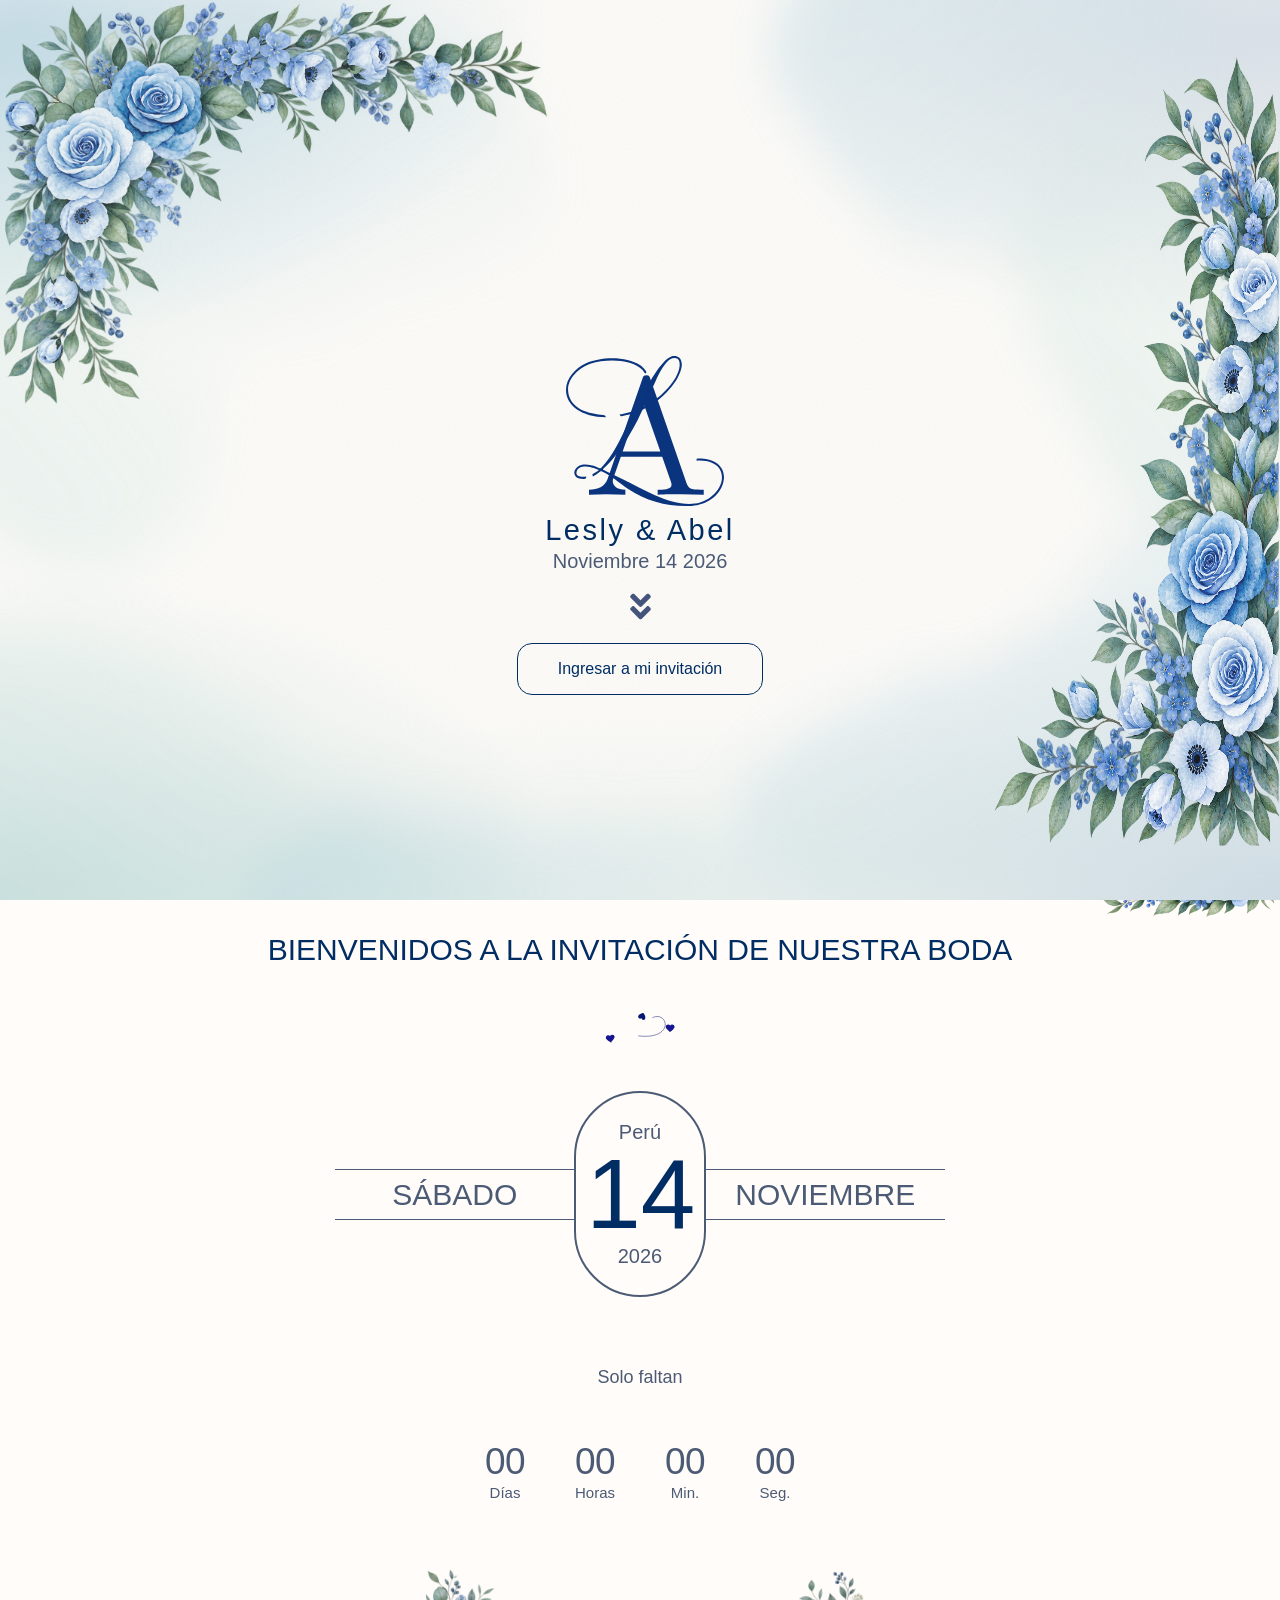
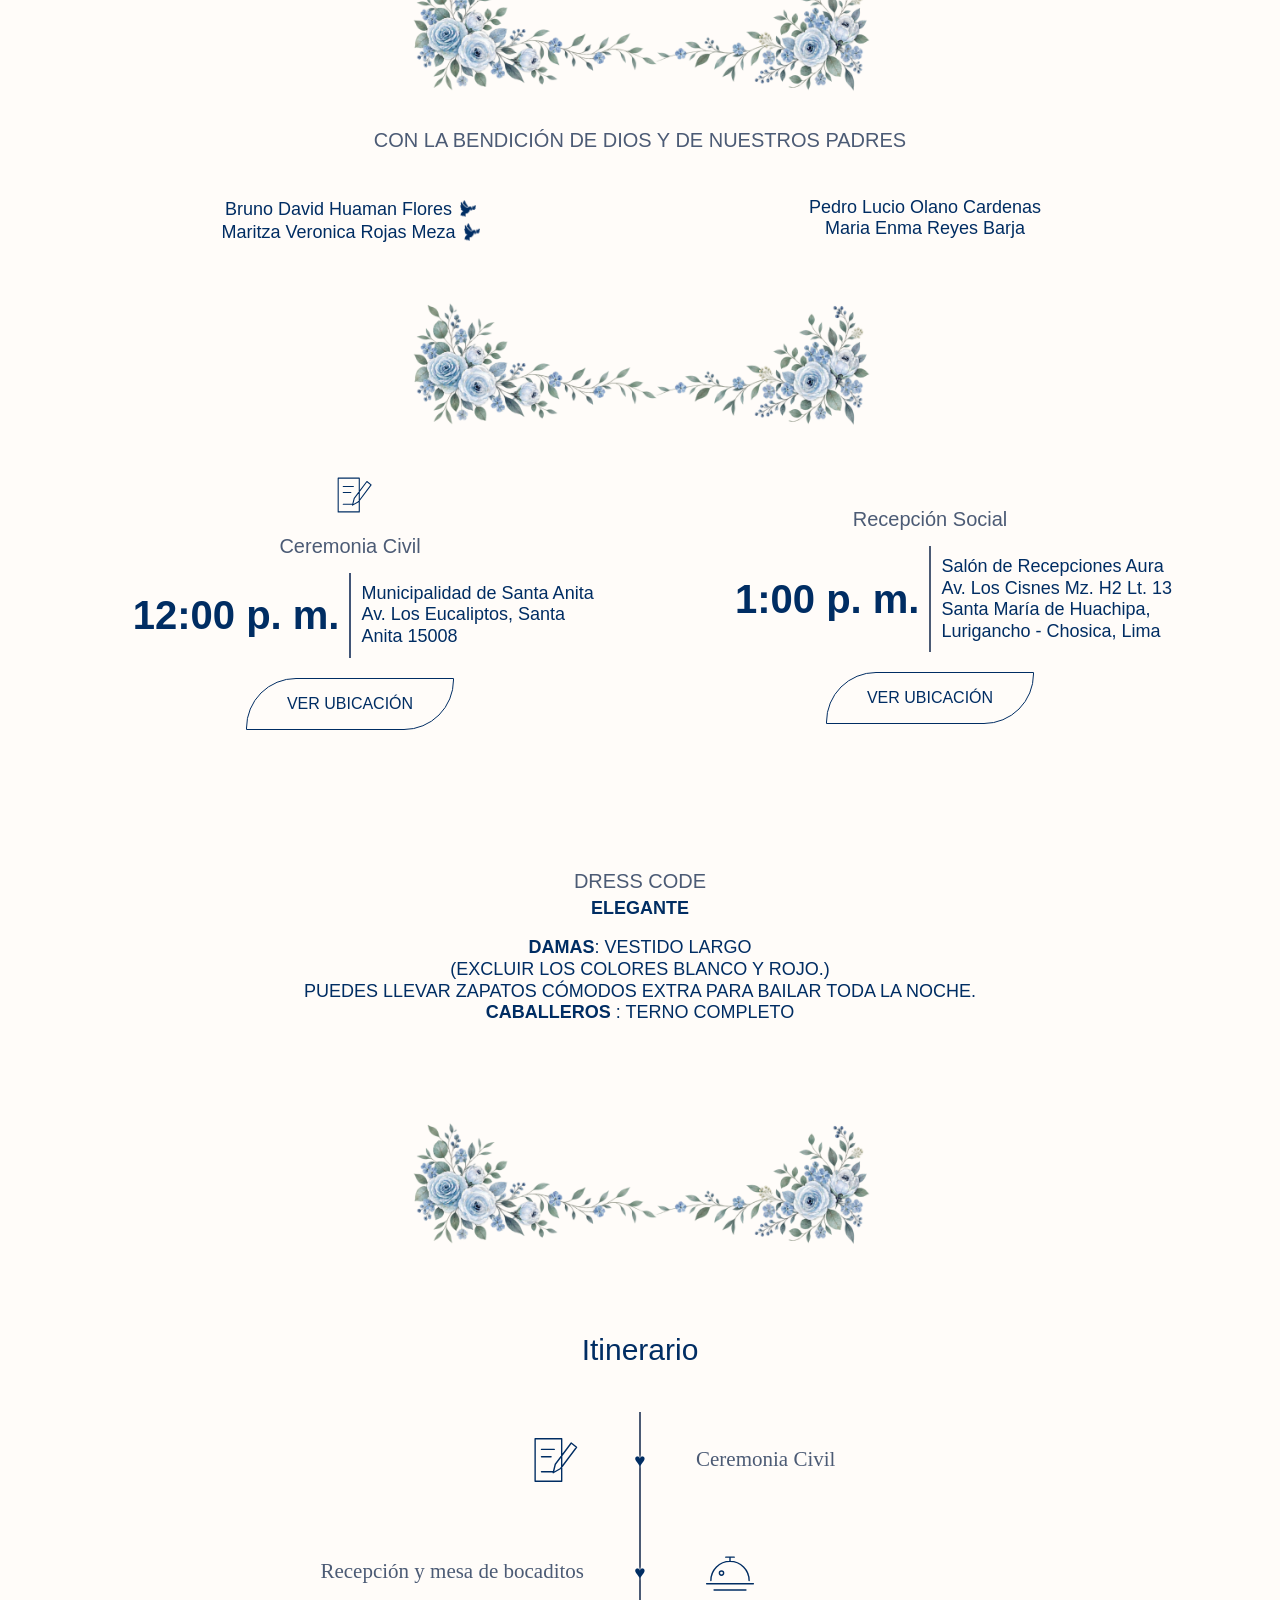
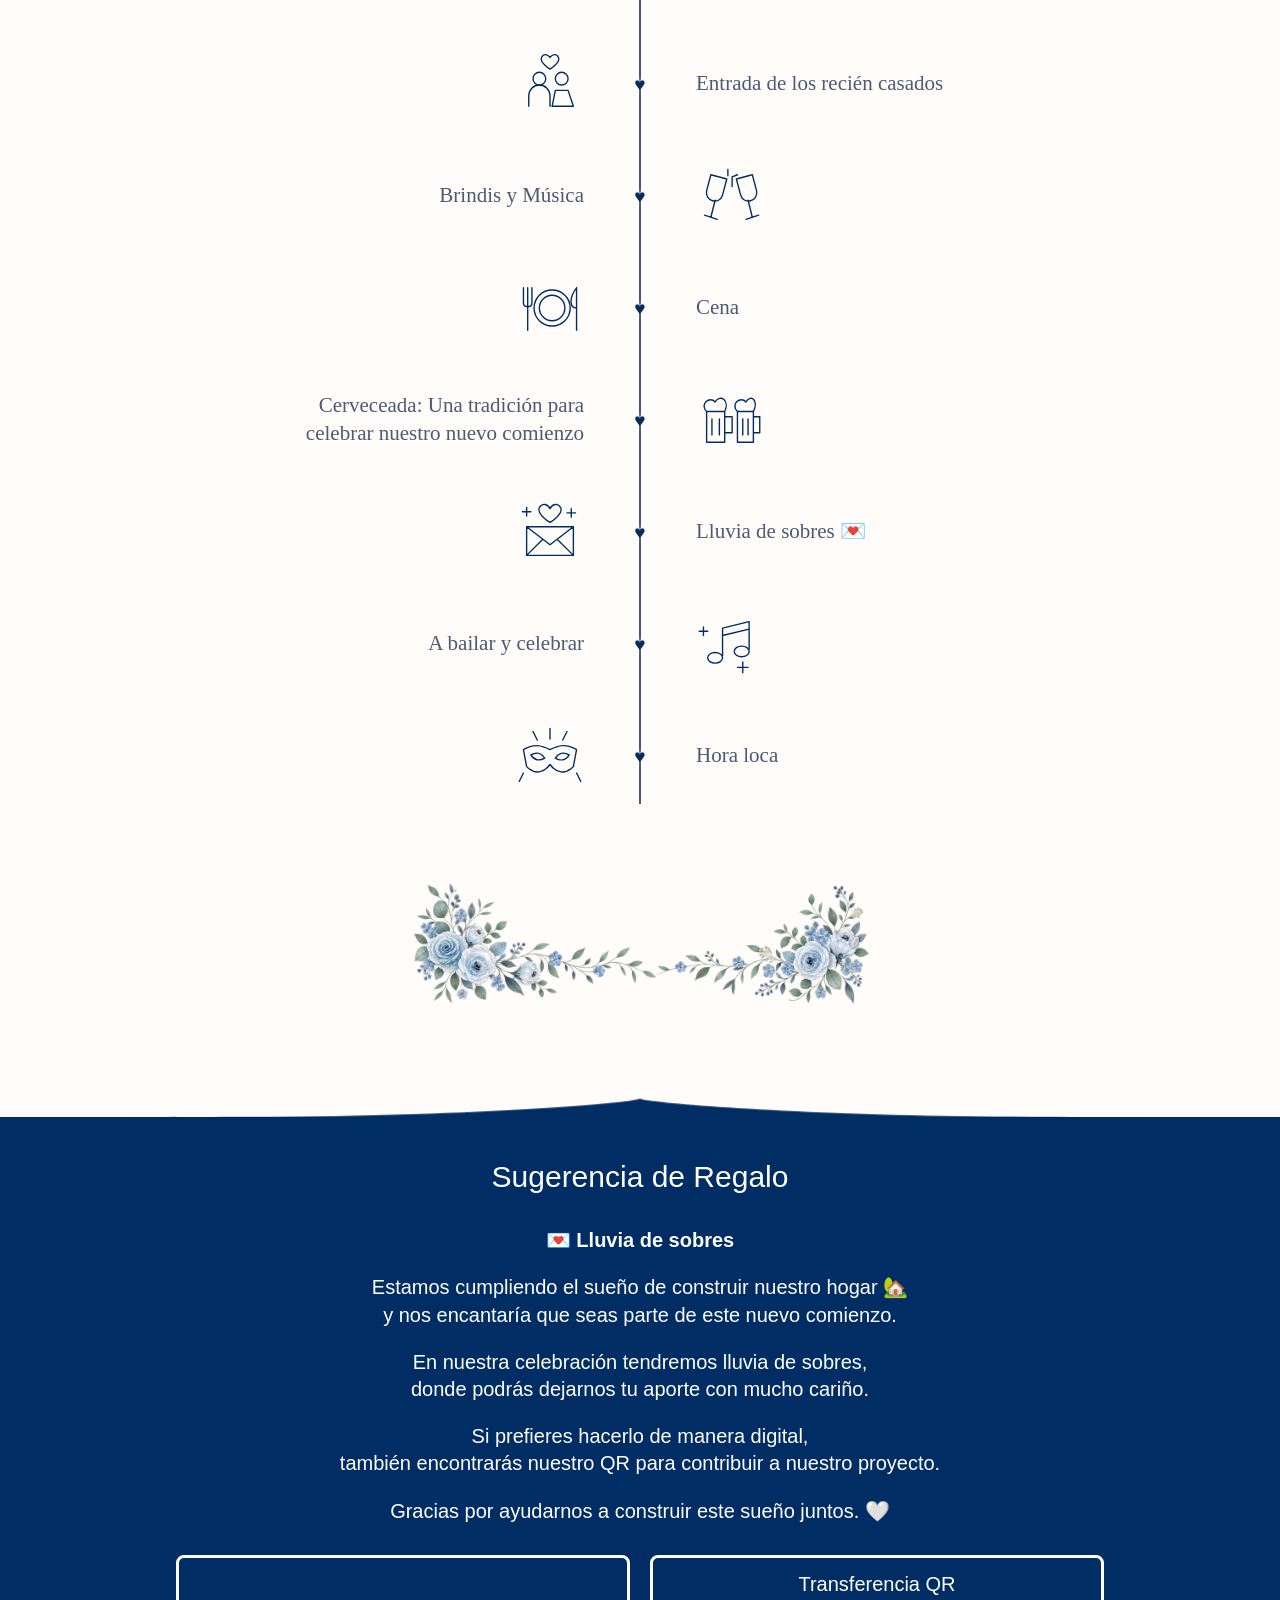
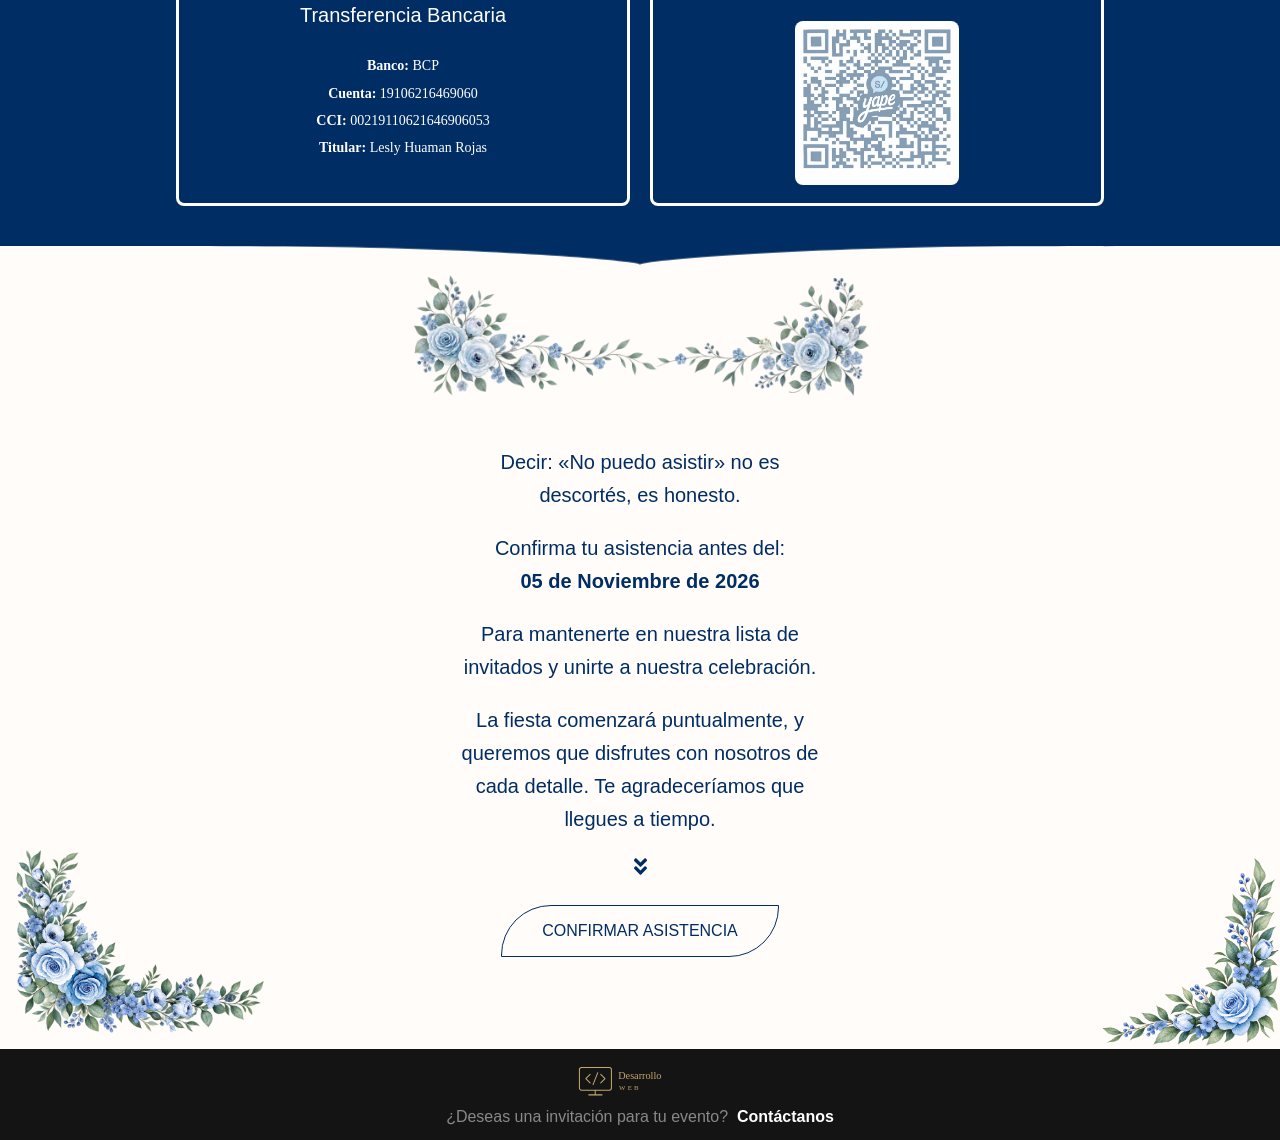
==== invitacionboda/index.html @ 50a0541d "boda" ====
<!doctype html>
<html lang="es">
  <head>
    <meta charset="utf-8" />
    <meta name="viewport" content="width=device-width,initial-scale=1" />
    <title>Lesly &amp; Abel — Invitación de boda</title>
    <meta name="description" content="Invitación de boda de Leslie y Abel" />
    <meta name="robots" content="noindex, nofollow" />
    <meta property="og:type" content="website" />
    <meta property="og:title" content="Lesly &amp; Abel — Nuestra Boda" />
    <meta property="og:description" content="Con gran alegría te invitamos a celebrar nuestra boda. Ingresa aquí para ver todos los detalles y confirmar tu asistencia." />
    <meta property="og:image" content="https://www.a3el.pe/invitacionboda/assets/florales/emblema-floral-anillos.png" />
    <meta name="twitter:card" content="summary_large_image" />
    <meta name="twitter:title" content="Lesly &amp; Abel — Nuestra Boda" />
    <meta name="twitter:description" content="Con gran alegría te invitamos a celebrar nuestra boda. Ingresa aquí para ver todos los detalles y confirmar tu asistencia." />
    <meta name="twitter:image" content="https://www.a3el.pe/invitacionboda/assets/florales/emblema-floral-anillos.png" />
    <link rel="icon" href="assets/identidad/monograma-la.svg" />
    <link
      rel="stylesheet"
      href="css/siteground-optimizer-combined-css-f6c0a619aeb44335985e71c742c99889.css"
    />
    <link rel="stylesheet" href="css/modelo-original.css" />
    <link rel="stylesheet" href="css/adaptacion.css?v=20261016-8" />
    <script src="js/lottie.min.js" defer></script>
    <script src="js/config.js" defer></script>
    <script src="js/invitacion.js" defer></script>
  </head>
  <body
    class="wp-singular page-template page-template-elementor_canvas page page-id-41237 wp-custom-logo wp-theme-astra eio-default ehf-template-astra ehf-stylesheet-astra ast-desktop ast-page-builder-template ast-no-sidebar astra-4.8.7 ast-single-post ast-mobile-inherit-site-logo ast-replace-site-logo-transparent ast-inherit-site-logo-transparent ast-hfb-header elementor-default elementor-template-canvas elementor-kit-1316 elementor-page elementor-page-41237 e--ua-blink e--ua-chrome e--ua-webkit entrada-cerrada"
  >
    <div
      data-elementor-type="wp-page"
      data-elementor-id="41237"
      class="elementor elementor-41237 elementor-motion-effects-parent"
      data-elementor-post-type="page"
      id="invitacion-original"
    >
      <div
        class="elementor-element elementor-element-9e3a71e e-con-full e-flex e-con e-parent"
        data-id="9e3a71e"
        data-element_type="container"
        data-e-type="container"
        id="contenedor-a-ocultar"
        data-settings='{"background_background":"classic","position":"fixed"}'
        role="dialog"
        aria-modal="true"
        aria-label="Invitación de Lesly y Abel"
      >
        <div
          class="elementor-element elementor-element-1a21fd5 e-con-full e-flex e-con e-child"
          data-id="1a21fd5"
          data-element_type="container"
          data-e-type="container"
          data-settings='{"background_background":"classic"}'
        >
          <div
            class="elementor-element elementor-element-d198f6a e-con-full e-flex e-con e-child"
            data-id="d198f6a"
            data-element_type="container"
            data-e-type="container"
            data-settings='{"animation_mobile":"fadeInUp"}'
          >
            <div
              class="elementor-element elementor-element-8daca28 elementor-widget elementor-widget-spacer"
              data-id="8daca28"
              data-element_type="widget"
              data-e-type="widget"
              data-widget_type="spacer.default"
            >
              <div class="elementor-widget-container">
                <div class="elementor-spacer"><div class="elementor-spacer-inner"></div></div>
              </div>
            </div>
            <div
              class="elementor-element elementor-element-135f9ed e-con-full e-flex e-con e-child"
              data-id="135f9ed"
              data-element_type="container"
              data-e-type="container"
              data-settings='{"animation_mobile":"fadeInUp"}'
            >
              <div
                class="elementor-element elementor-element-a31a328 elementor-widget elementor-widget-spacer"
                data-id="a31a328"
                data-element_type="widget"
                data-e-type="widget"
                data-widget_type="spacer.default"
              >
                <div class="elementor-widget-container">
                  <div class="elementor-spacer"><div class="elementor-spacer-inner"></div></div>
                </div>
              </div>
              <div
                class="elementor-element elementor-element-2fff75f elementor-widget elementor-widget-image"
                data-id="2fff75f"
                data-element_type="widget"
                data-e-type="widget"
                data-widget_type="image.default"
              >
                <div class="elementor-widget-container">
                  <img
                    fetchpriority="high"
                    decoding="async"
                    src="assets/identidad/monograma-la.svg"
                    class="attachment-large size-large wp-image-41727"
                    alt="Monograma de Leslie y Abel: L y A entrelazadas"
                  />
                </div>
              </div>
              <div
                class="elementor-element elementor-element-582bfb6 elementor-widget-mobile__width-inherit elementor-widget elementor-widget-text-editor"
                data-id="582bfb6"
                data-element_type="widget"
                data-e-type="widget"
                data-widget_type="text-editor.default"
              >
                <div class="elementor-widget-container">
                  <div
                    id="comp-luetk4fh3"
                    class="HcOXKn c9GqVL QxJLC3 comp-luetk4fh3 wixui-rich-text"
                    style="text-align: center"
                    data-testid="richTextElement"
                  >
                    Lesly &amp; Abel
                  </div>
                </div>
              </div>
              <div
                class="elementor-element elementor-element-cf14289 elementor-widget elementor-widget-text-editor animated fadeInUp"
                data-id="cf14289"
                data-element_type="widget"
                data-e-type="widget"
                data-settings='{"_animation":"fadeInUp"}'
                data-widget_type="text-editor.default"
              >
                <div class="elementor-widget-container"><p>Noviembre  14  2026</p></div>
              </div>
              <div
                class="elementor-element elementor-element-da2ca47 elementor-widget elementor-widget-html"
                data-id="da2ca47"
                data-element_type="widget"
                data-e-type="widget"
                data-widget_type="html.default"
              >
                <div class="elementor-widget-container">
                  <!-- Botón para ocultar el contenedor y reproducir la canción -->
                  <!-- Contenedor que será ocultado -->
                  <!-- Código JavaScript para ocultar el contenedor, reproducir la canción y activar pantalla completa -->
                </div>
              </div>
              <div
                class="elementor-element elementor-element-732652b elementor-view-default elementor-widget elementor-widget-icon"
                data-id="732652b"
                data-element_type="widget"
                data-e-type="widget"
                data-widget_type="icon.default"
              >
                <div class="elementor-widget-container">
                  <div class="elementor-icon-wrapper">
                    <div class="elementor-icon">
                      <svg
                        aria-hidden="true"
                        class="e-font-icon-svg e-fas-angle-double-down"
                        xmlns="http://www.w3.org/2000/svg"
                        viewBox="0 0 320 512"
                      >
                        <path
                          d="M143 256.3L7 120.3c-9.4-9.4-9.4-24.6 0-33.9l22.6-22.6c9.4-9.4 24.6-9.4 33.9 0l96.4 96.4 96.4-96.4c9.4-9.4 24.6-9.4 33.9 0L313 86.3c9.4 9.4 9.4 24.6 0 33.9l-136 136c-9.4 9.5-24.6 9.5-34 .1zm34 192l136-136c9.4-9.4 9.4-24.6 0-33.9l-22.6-22.6c-9.4-9.4-24.6-9.4-33.9 0L160 352.1l-96.4-96.4c-9.4-9.4-24.6-9.4-33.9 0L7 278.3c-9.4 9.4-9.4 24.6 0 33.9l136 136c9.4 9.5 24.6 9.5 34 .1z"
                        ></path>
                      </svg>
                    </div>
                  </div>
                </div>
              </div>
              <div
                class="elementor-element elementor-element-cc1276c elementor-align-center elementor-mobile-align-center elementor-widget elementor-widget-button"
                data-id="cc1276c"
                data-element_type="widget"
                data-e-type="widget"
                data-settings='{"_animation_mobile":"fadeInUp"}'
                data-widget_type="button.default"
              >
                <div class="elementor-widget-container">
                  <div class="elementor-button-wrapper">
                    <a
                      class="elementor-button elementor-button-link elementor-size-sm"
                      href="#cabecera"
                      id="boton-ocultar"
                      rel="noopener noreferrer"
                    >
                      <span class="elementor-button-content-wrapper">
                        <span class="elementor-button-text">Ingresar a mi invitación</span>
                      </span>
                    </a>
                  </div>
                </div>
              </div>
            </div>
          </div>
        </div>
      </div>
      <div
        class="elementor-element elementor-element-4d38058 e-flex e-con-boxed e-con e-parent elementor-motion-effects-element elementor-motion-effects-element-type-background"
        data-id="4d38058"
        data-element_type="container"
        data-e-type="container"
        data-settings='{"background_background":"classic","background_motion_fx_motion_fx_scrolling":"yes","background_motion_fx_translateY_effect":"yes","background_motion_fx_translateY_speed":{"unit":"px","size":7.4000000000000003552713678800500929355621337890625,"sizes":[]},"position":"fixed","background_motion_fx_translateY_affectedRange":{"unit":"%","size":"","sizes":{"start":0,"end":100}},"background_motion_fx_devices":["desktop","tablet","mobile"]}'
        style="--e-transform-transition-duration: 100ms"
      >
        <div class="elementor-motion-effects-container">
          <div
            class="elementor-motion-effects-layer"
            style="
              width: 100%;
              height: 174%;
              --translateY: -80.10485690000002px;
              transform: translateY(var(--translateY));
            "
          ></div>
        </div>
        <div class="e-con-inner">
          <div
            class="elementor-element elementor-element-d9165ec elementor-widget elementor-widget-menu-anchor"
            data-id="d9165ec"
            data-element_type="widget"
            data-e-type="widget"
            data-widget_type="menu-anchor.default"
          >
            <div class="elementor-widget-container">
              <div class="elementor-menu-anchor" id="cabecera"></div>
            </div>
          </div>
        </div>
      </div>
      <div
        class="elementor-element elementor-element-884db54 e-con-full e-flex e-con e-parent"
        data-id="884db54"
        data-element_type="container"
        data-e-type="container"
        data-settings='{"background_background":"classic"}'
      >
        <div
          class="elementor-element elementor-element-99448a4 e-flex e-con-boxed e-con e-child"
          data-id="99448a4"
          data-element_type="container"
          data-e-type="container"
          data-settings='{"background_background":"gradient"}'
        >
          <div class="e-con-inner">
            <div
              class="elementor-element elementor-element-e0682d1 e-con-full e-flex e-con e-child"
              data-id="e0682d1"
              data-element_type="container"
              data-e-type="container"
              data-settings='{"background_background":"classic"}'
            >
              <div
                class="elementor-element elementor-element-036a2b9 elementor-widget elementor-widget-spacer"
                data-id="036a2b9"
                data-element_type="widget"
                data-e-type="widget"
                data-widget_type="spacer.default"
              >
                <div class="elementor-widget-container">
                  <div class="elementor-spacer"><div class="elementor-spacer-inner"></div></div>
                </div>
              </div>
              <div
                class="elementor-element elementor-element-d81a547 e-con-full e-flex e-con e-child"
                data-id="d81a547"
                data-element_type="container"
                data-e-type="container"
                data-settings='{"background_background":"classic","animation_mobile":"fadeInUp"}'
              >
                <div
                  class="elementor-element elementor-element-22175df elementor-widget elementor-widget-spacer"
                  data-id="22175df"
                  data-element_type="widget"
                  data-e-type="widget"
                  data-widget_type="spacer.default"
                >
                  <div class="elementor-widget-container">
                    <div class="elementor-spacer"><div class="elementor-spacer-inner"></div></div>
                  </div>
                </div>
                <div
                  class="elementor-element elementor-element-4d50116 elementor-widget elementor-widget-heading"
                  data-id="4d50116"
                  data-element_type="widget"
                  data-e-type="widget"
                  data-widget_type="heading.default"
                >
                  <div class="elementor-widget-container">
                    <h2 class="elementor-heading-title elementor-size-default">Leslie</h2>
                  </div>
                </div>
                <div
                  class="elementor-element elementor-element-462e185 elementor-widget elementor-widget-heading"
                  data-id="462e185"
                  data-element_type="widget"
                  data-e-type="widget"
                  data-widget_type="heading.default"
                >
                  <div class="elementor-widget-container">
                    <h2 class="elementor-heading-title elementor-size-default">&amp;</h2>
                  </div>
                </div>
                <div
                  class="elementor-element elementor-element-d683edb elementor-widget elementor-widget-heading"
                  data-id="d683edb"
                  data-element_type="widget"
                  data-e-type="widget"
                  data-widget_type="heading.default"
                >
                  <div class="elementor-widget-container">
                    <h2 class="elementor-heading-title elementor-size-default">Abel</h2>
                  </div>
                </div>
              </div>
              <div
                class="elementor-element elementor-element-ef7660f elementor-widget-mobile__width-initial elementor-widget elementor-widget-text-editor animated fadeInUp"
                data-id="ef7660f"
                data-element_type="widget"
                data-e-type="widget"
                data-settings='{"_animation":"fadeInUp"}'
                data-widget_type="text-editor.default"
              >
                <div class="elementor-widget-container">
                  <div
                    class="HcOXKn c9GqVL QxJLC3 comp-luetk4fh3 wixui-rich-text"
                    style="text-align: center"
                    data-testid="richTextElement"
                  >
                    <p>
                      Nos conocimos entre risas y miradas cómplices, sin percibir como la amistad
                      se transformo en un amor profundo.
                    </p>
                    <p style="margin-top: 1em">
                      Con la bendición de nuestras familias y el corazón rebosante de gratitud,
                      nos unimos ante Dios para celebrar este regalo de vida compartida.
                      Gracias a todos por su apoyo y cariño en este nuevo capitulo.
                    </p>
                  </div>
                </div>
              </div>
            </div>
          </div>
        </div>
        <div
          class="elementor-element elementor-element-fbf90b7 elementor-widget elementor-widget-html"
          data-id="fbf90b7"
          data-element_type="widget"
          data-e-type="widget"
          data-widget_type="html.default"
        >
          <div class="elementor-widget-container">
            <!-- CONTENEDOR -->
            <div class="dandelion-container"></div>
            <!-- ESTILOS -->
            <!-- SCRIPT -->
          </div>
        </div>
      </div>
      <div
        class="elementor-element elementor-element-b06da76 e-flex e-con-boxed e-con e-parent"
        data-id="b06da76"
        data-element_type="container"
        data-e-type="container"
        data-settings='{"background_background":"classic"}'
      >
        <div class="e-con-inner">
          <div
            class="elementor-element elementor-element-034325f e-flex e-con-boxed e-con e-child"
            data-id="034325f"
            data-element_type="container"
            data-e-type="container"
            data-settings='{"animation_mobile":"fadeInUp"}'
          >
            <div class="e-con-inner">
              <div
                class="elementor-element elementor-element-bd334b3 elementor-widget elementor-widget-heading"
                data-id="bd334b3"
                data-element_type="widget"
                data-e-type="widget"
                data-widget_type="heading.default"
              >
                <div class="elementor-widget-container">
                  <h2 class="elementor-heading-title elementor-size-default">
                    BIENVENIDOS A LA INVITACIÓN DE NUESTRA BODA
                  </h2>
                </div>
              </div>
              <div
                class="elementor-element elementor-element-81ec369 elementor-align-center elementor-widget elementor-widget-lottie"
                data-id="81ec369"
                data-element_type="widget"
                data-e-type="widget"
                data-settings='{"source_json":{"url":"https:\/\/invitali.com\/wp-content\/uploads\/2024\/05\/Animation-1715978306775.json","id":4249,"size":"","alt":"","source":"library"},"loop":"yes","source":"media_file","caption_source":"none","link_to":"none","trigger":"arriving_to_viewport","viewport":{"unit":"%","size":"","sizes":{"start":0,"end":100}},"play_speed":{"unit":"px","size":1,"sizes":[]},"start_point":{"unit":"%","size":0,"sizes":[]},"end_point":{"unit":"%","size":100,"sizes":[]},"renderer":"svg"}'
                data-widget_type="lottie.default"
              >
                <div class="elementor-widget-container">
                  <div class="e-lottie__container">
                    <div class="e-lottie__animation">
                      <svg
                        xmlns="http://www.w3.org/2000/svg"
                        width="1920"
                        height="1080"
                        style="width: 100%; height: 100%; transform: translate3d(0px, 0px, 0px)"
                        viewBox="0 0 1920 1080"
                        preserveAspectRatio="xMidYMid meet"
                      >
                        <defs>
                          <clippath id="__lottie_element_3">
                            <rect width="1920" height="1080" x="0" y="0"></rect>
                          </clippath>
                          <path d="" fill-opacity="1"></path>
                        </defs>
                        <g clip-path="url(#__lottie_element_3)">
                          <g
                            transform="matrix(-0.34227216243743896,-0.1351805180311203,0.1351805180311203,-0.34227216243743896,1055.989501953125,571.8756103515625)"
                            opacity="1"
                            style="display: block"
                          >
                            <g
                              opacity="1"
                              transform="matrix(1,0,0,1,262.1730041503906,232.46200561523438)"
                            >
                              <path
                                fill="rgb(208,51,95)"
                                fill-opacity="1"
                                d=" M81.83699798583984,-149.9980010986328 C44.16999816894531,-149.9980010986328 12.095000267028809,-126.0510025024414 -0.003000000026077032,-92.552001953125 C-12.095999717712402,-126.0510025024414 -44.16400146484375,-149.9980010986328 -81.83599853515625,-149.9980010986328 C-129.8769989013672,-149.9980010986328 -168.82699584960938,-111.05000305175781 -168.82699584960938,-63.00600051879883 C-168.82699584960938,60.268001556396484 -0.003000000026077032,149.9980010986328 -0.003000000026077032,149.9980010986328 C-0.003000000026077032,149.9980010986328 168.8260040283203,60.268001556396484 168.8260040283203,-63.00600051879883 C168.8260040283203,-111.05000305175781 129.88400268554688,-149.9980010986328 81.83699798583984,-149.9980010986328z"
                              ></path>
                            </g>
                            <g
                              opacity="1"
                              transform="matrix(1,0,0,1,374.5840148925781,136.06199645996094)"
                            >
                              <path
                                fill="rgb(240,240,240)"
                                fill-opacity="1"
                                d=" M20.516000747680664,25.98200035095215 C17.69700050354004,25.98200035095215 15.182999610900879,23.98200035095215 14.633999824523926,21.110000610351562 C8.371999740600586,-11.664999961853027 -20.913999557495117,-13.784000396728516 -21.209999084472656,-13.800999641418457 C-24.514999389648438,-13.99899959564209 -27.03499984741211,-16.836999893188477 -26.83799934387207,-20.143999099731445 C-26.641000747680664,-23.45199966430664 -23.792999267578125,-25.98200035095215 -20.496000289916992,-25.773000717163086 C-7.066999912261963,-24.972999572753906 20.01799964904785,-14.614999771118164 26.41200065612793,18.860000610351562 C27.03499984741211,22.111000061035156 24.900999069213867,25.253000259399414 21.64900016784668,25.874000549316406 C21.26799964904785,25.94700050354004 20.888999938964844,25.98200035095215 20.516000747680664,25.98200035095215z"
                              ></path>
                            </g>
                          </g>
                          <g
                            transform="matrix(0.46631231904029846,-0.0710894912481308,0.06698115915060043,0.4393636882305145,378.65863037109375,785.4182739257812)"
                            opacity="1"
                            style="display: block"
                          >
                            <g
                              opacity="1"
                              transform="matrix(1,0,0,1,158.59800720214844,140.1219940185547)"
                            >
                              <path
                                fill="rgb(237,24,68)"
                                fill-opacity="1"
                                d=" M70.79900360107422,-139.8719940185547 C41.69200134277344,-139.8719940185547 15.916999816894531,-125.65599822998047 -0.0010000000474974513,-103.8010025024414 C-15.918999671936035,-125.65599822998047 -41.69300079345703,-139.8719940185547 -70.80000305175781,-139.8719940185547 C-119.1520004272461,-139.8719940185547 -158.34800720214844,-100.67500305175781 -158.34800720214844,-52.323001861572266 C-158.34800720214844,21.243999481201172 -0.0010000000474974513,139.8719940185547 -0.0010000000474974513,139.8719940185547 C-0.0010000000474974513,139.8719940185547 158.34800720214844,21.243999481201172 158.34800720214844,-52.323001861572266 C158.34800720214844,-100.67500305175781 119.1510009765625,-139.8719940185547 70.79900360107422,-139.8719940185547z"
                              ></path>
                            </g>
                            <g
                              opacity="1"
                              transform="matrix(1,0,0,1,158.5970001220703,279.9949951171875)"
                            >
                              <path
                                fill="rgb(205,21,62)"
                                fill-opacity="1"
                                d=" M11.739999771118164,7.322999954223633 C11.739999771118164,7.322999954223633 -11.739999771118164,7.322999954223633 -11.739999771118164,7.322999954223633 C-15.78499984741211,7.322999954223633 -19.062999725341797,4.045000076293945 -19.062999725341797,0 C-19.062999725341797,-4.044000148773193 -15.78499984741211,-7.322999954223633 -11.739999771118164,-7.322999954223633 C-11.739999771118164,-7.322999954223633 11.739999771118164,-7.322999954223633 11.739999771118164,-7.322999954223633 C15.78499984741211,-7.322999954223633 19.062999725341797,-4.044000148773193 19.062999725341797,0 C19.062999725341797,4.045000076293945 15.78499984741211,7.322999954223633 11.739999771118164,7.322999954223633z"
                              ></path>
                            </g>
                            <g
                              opacity="1"
                              transform="matrix(1,0,0,1,252.80099487304688,59.84700012207031)"
                            >
                              <path
                                fill="rgb(239,85,116)"
                                fill-opacity="1"
                                d=" M23.573999404907227,-24.700000762939453 C44.882999420166016,-6.047999858856201 49.22200012207031,46.53900146484375 26.8700008392334,41.65800094604492 C5.760000228881836,37.04999923706055 24.003000259399414,13.487000465393066 4.76800012588501,-3.927999973297119 C-14.465999603271484,-21.340999603271484 -38.823001861572266,-5.945000171661377 -42.78300094604492,-21.40399932861328 C-49.22200012207031,-46.53799819946289 2.053999900817871,-43.5369987487793 23.573999404907227,-24.700000762939453z"
                              ></path>
                            </g>
                            <g
                              opacity="1"
                              transform="matrix(1,0,0,1,270.9219970703125,120.56099700927734)"
                            >
                              <path
                                fill="rgb(239,85,116)"
                                fill-opacity="1"
                                d=" M12.940999984741211,2.5480000972747803 C11.532999992370605,9.694999694824219 4.598999977111816,14.347999572753906 -2.546999931335449,12.9399995803833 C-9.694999694824219,11.532999992370605 -14.347000122070312,4.5980000495910645 -12.9399995803833,-2.5480000972747803 C-11.532999992370605,-9.694999694824219 -4.5980000495910645,-14.347999572753906 2.5480000972747803,-12.9399995803833 C9.696000099182129,-11.532999992370605 14.347999572753906,-4.5980000495910645 12.940999984741211,2.5480000972747803z"
                              ></path>
                            </g>
                          </g>
                          <g
                            transform="matrix(0.47156354784965515,0.011345806531608105,-0.010690121911466122,0.4443114101886749,1393.6728515625,595.7522583007812)"
                            opacity="1"
                            style="display: block"
                          >
                            <g
                              opacity="1"
                              transform="matrix(1,0,0,1,158.59800720214844,140.1219940185547)"
                            >
                              <path
                                fill="rgb(237,24,68)"
                                fill-opacity="1"
                                d=" M70.79900360107422,-139.8719940185547 C41.69200134277344,-139.8719940185547 15.916999816894531,-125.65599822998047 -0.0010000000474974513,-103.8010025024414 C-15.918999671936035,-125.65599822998047 -41.69300079345703,-139.8719940185547 -70.80000305175781,-139.8719940185547 C-119.1520004272461,-139.8719940185547 -158.34800720214844,-100.67500305175781 -158.34800720214844,-52.323001861572266 C-158.34800720214844,21.243999481201172 -0.0010000000474974513,139.8719940185547 -0.0010000000474974513,139.8719940185547 C-0.0010000000474974513,139.8719940185547 158.34800720214844,21.243999481201172 158.34800720214844,-52.323001861572266 C158.34800720214844,-100.67500305175781 119.1510009765625,-139.8719940185547 70.79900360107422,-139.8719940185547z"
                              ></path>
                            </g>
                            <g
                              opacity="1"
                              transform="matrix(1,0,0,1,158.5970001220703,279.9949951171875)"
                            >
                              <path
                                fill="rgb(205,21,62)"
                                fill-opacity="1"
                                d=" M11.739999771118164,7.322999954223633 C11.739999771118164,7.322999954223633 -11.739999771118164,7.322999954223633 -11.739999771118164,7.322999954223633 C-15.78499984741211,7.322999954223633 -19.062999725341797,4.045000076293945 -19.062999725341797,0 C-19.062999725341797,-4.044000148773193 -15.78499984741211,-7.322999954223633 -11.739999771118164,-7.322999954223633 C-11.739999771118164,-7.322999954223633 11.739999771118164,-7.322999954223633 11.739999771118164,-7.322999954223633 C15.78499984741211,-7.322999954223633 19.062999725341797,-4.044000148773193 19.062999725341797,0 C19.062999725341797,4.045000076293945 15.78499984741211,7.322999954223633 11.739999771118164,7.322999954223633z"
                              ></path>
                            </g>
                            <g
                              opacity="1"
                              transform="matrix(1,0,0,1,252.80099487304688,59.84700012207031)"
                            >
                              <path
                                fill="rgb(239,85,116)"
                                fill-opacity="1"
                                d=" M23.573999404907227,-24.700000762939453 C44.882999420166016,-6.047999858856201 49.22200012207031,46.53900146484375 26.8700008392334,41.65800094604492 C5.760000228881836,37.04999923706055 24.003000259399414,13.487000465393066 4.76800012588501,-3.927999973297119 C-14.465999603271484,-21.340999603271484 -38.823001861572266,-5.945000171661377 -42.78300094604492,-21.40399932861328 C-49.22200012207031,-46.53799819946289 2.053999900817871,-43.5369987487793 23.573999404907227,-24.700000762939453z"
                              ></path>
                            </g>
                            <g
                              opacity="1"
                              transform="matrix(1,0,0,1,270.9219970703125,120.56099700927734)"
                            >
                              <path
                                fill="rgb(239,85,116)"
                                fill-opacity="1"
                                d=" M12.940999984741211,2.5480000972747803 C11.532999992370605,9.694999694824219 4.598999977111816,14.347999572753906 -2.546999931335449,12.9399995803833 C-9.694999694824219,11.532999992370605 -14.347000122070312,4.5980000495910645 -12.9399995803833,-2.5480000972747803 C-11.532999992370605,-9.694999694824219 -4.5980000495910645,-14.347999572753906 2.5480000972747803,-12.9399995803833 C9.696000099182129,-11.532999992370605 14.347999572753906,-4.5980000495910645 12.940999984741211,2.5480000972747803z"
                              ></path>
                            </g>
                          </g>
                          <g
                            transform="matrix(-1.2077851295471191,-0.9428106546401978,-0.9496654272079468,1.2165664434432983,1615.362548828125,541.56103515625)"
                            opacity="1"
                            style="display: block"
                          >
                            <g opacity="1" transform="matrix(1,0,0,1,250.25,242.17799377441406)">
                              <path
                                stroke-linecap="round"
                                stroke-linejoin="round"
                                fill-opacity="0"
                                stroke="rgb(208,51,95)"
                                stroke-opacity="1"
                                stroke-width="5"
                                d=" M0.9700000286102295,-96.64399719238281 C-0.699999988079071,-99.62999725341797 -2.309000015258789,-102.26000213623047 -3.5950000286102295,-104.28399658203125 C-18.14299964904785,-134.4010009765625 -48.97200012207031,-155.177001953125 -84.66300201416016,-155.177001953125 C-134.36300659179688,-155.177001953125 -174.65699768066406,-114.88400268554688 -174.65699768066406,-65.18099975585938 C-174.65699768066406,62.3489990234375 -0.004000000189989805,155.177001953125 -0.004000000189989805,155.177001953125"
                              ></path>
                            </g>
                          </g>
                        </g>
                      </svg>
                    </div>
                  </div>
                </div>
              </div>
            </div>
          </div>
          <div
            class="elementor-element elementor-element-fb54fcb e-con-full e-flex e-con e-child animated fadeInUp"
            data-id="fb54fcb"
            data-element_type="container"
            data-e-type="container"
            data-settings='{"animation":"fadeInUp","animation_mobile":"fadeInUp"}'
          >
            <div
              class="elementor-element elementor-element-6048187 e-con-full elementor-hidden-mobile e-flex e-con e-child"
              data-id="6048187"
              data-element_type="container"
              data-e-type="container"
            ></div>
            <div
              class="elementor-element elementor-element-70383fd e-con-full e-flex e-con e-child"
              data-id="70383fd"
              data-element_type="container"
              data-e-type="container"
            >
              <div
                class="elementor-element elementor-element-5b79be9 elementor-widget-divider--view-line elementor-widget elementor-widget-divider"
                data-id="5b79be9"
                data-element_type="widget"
                data-e-type="widget"
                data-widget_type="divider.default"
              >
                <div class="elementor-widget-container">
                  <div class="elementor-divider">
                    <span class="elementor-divider-separator"> </span>
                  </div>
                </div>
              </div>
              <div
                class="elementor-element elementor-element-bb99d92 elementor-widget elementor-widget-heading"
                data-id="bb99d92"
                data-element_type="widget"
                data-e-type="widget"
                data-widget_type="heading.default"
              >
                <div class="elementor-widget-container">
                  <h2 class="elementor-heading-title elementor-size-default">SÁBADO</h2>
                </div>
              </div>
              <div
                class="elementor-element elementor-element-cc358a5 elementor-widget-divider--view-line elementor-widget elementor-widget-divider"
                data-id="cc358a5"
                data-element_type="widget"
                data-e-type="widget"
                data-widget_type="divider.default"
              >
                <div class="elementor-widget-container">
                  <div class="elementor-divider">
                    <span class="elementor-divider-separator"> </span>
                  </div>
                </div>
              </div>
            </div>
            <div
              class="elementor-element elementor-element-0b7beef e-con-full e-flex e-con e-child"
              data-id="0b7beef"
              data-element_type="container"
              data-e-type="container"
              data-settings='{"background_background":"classic"}'
            >
              <div
                class="elementor-element elementor-element-fb25e07 elementor-widget elementor-widget-heading"
                data-id="fb25e07"
                data-element_type="widget"
                data-e-type="widget"
                data-widget_type="heading.default"
              >
                <div class="elementor-widget-container">
                  <h2 class="elementor-heading-title elementor-size-default">PERÚ</h2>
                </div>
              </div>
              <div
                class="elementor-element elementor-element-22098fa elementor-widget elementor-widget-heading"
                data-id="22098fa"
                data-element_type="widget"
                data-e-type="widget"
                data-widget_type="heading.default"
              >
                <div class="elementor-widget-container">
                  <h2 class="elementor-heading-title elementor-size-default">07</h2>
                </div>
              </div>
              <div
                class="elementor-element elementor-element-f9f13c4 elementor-widget elementor-widget-heading"
                data-id="f9f13c4"
                data-element_type="widget"
                data-e-type="widget"
                data-widget_type="heading.default"
              >
                <div class="elementor-widget-container">
                  <h2 class="elementor-heading-title elementor-size-default">2026</h2>
                </div>
              </div>
            </div>
            <div
              class="elementor-element elementor-element-f708765 e-con-full e-flex e-con e-child"
              data-id="f708765"
              data-element_type="container"
              data-e-type="container"
            >
              <div
                class="elementor-element elementor-element-5ed842a elementor-widget-divider--view-line elementor-widget elementor-widget-divider"
                data-id="5ed842a"
                data-element_type="widget"
                data-e-type="widget"
                data-widget_type="divider.default"
              >
                <div class="elementor-widget-container">
                  <div class="elementor-divider">
                    <span class="elementor-divider-separator"> </span>
                  </div>
                </div>
              </div>
              <div
                class="elementor-element elementor-element-87a04e5 elementor-widget elementor-widget-heading"
                data-id="87a04e5"
                data-element_type="widget"
                data-e-type="widget"
                data-widget_type="heading.default"
              >
                <div class="elementor-widget-container">
                  <h2 class="elementor-heading-title elementor-size-default">NOVIEMBRE</h2>
                </div>
              </div>
              <div
                class="elementor-element elementor-element-f29b105 elementor-widget-divider--view-line elementor-widget elementor-widget-divider"
                data-id="f29b105"
                data-element_type="widget"
                data-e-type="widget"
                data-widget_type="divider.default"
              >
                <div class="elementor-widget-container">
                  <div class="elementor-divider">
                    <span class="elementor-divider-separator"> </span>
                  </div>
                </div>
              </div>
            </div>
            <div
              class="elementor-element elementor-element-5527724 e-con-full elementor-hidden-mobile e-flex e-con e-child"
              data-id="5527724"
              data-element_type="container"
              data-e-type="container"
            ></div>
          </div>
          <div
            class="elementor-element elementor-element-c4237db e-con-full e-flex e-con e-child"
            data-id="c4237db"
            data-element_type="container"
            data-e-type="container"
          >
            <div
              class="elementor-element elementor-element-e04ad3e elementor-fixed elementor-align-center elementor-widget elementor-widget-lottie"
              data-id="e04ad3e"
              data-element_type="widget"
              data-e-type="widget"
              id="boton-pausar"
              data-settings='{"source_json":{"url":"https:\/\/invitali.com\/wp-content\/uploads\/2025\/03\/Animation-1741383787701.json","id":31028,"size":"","alt":"","source":"library"},"link_to":"custom","loop":"yes","reverse_animation":"yes","_position":"fixed","source":"media_file","caption_source":"none","custom_link":{"url":"","is_external":"","nofollow":"","custom_attributes":""},"trigger":"arriving_to_viewport","viewport":{"unit":"%","size":"","sizes":{"start":0,"end":100}},"play_speed":{"unit":"px","size":1,"sizes":[]},"start_point":{"unit":"%","size":0,"sizes":[]},"end_point":{"unit":"%","size":100,"sizes":[]},"renderer":"svg"}'
              data-widget_type="lottie.default"
            >
              <div class="elementor-widget-container">
                <div class="e-lottie__container">
                  <div class="e-lottie__animation">
                    <svg
                      xmlns="http://www.w3.org/2000/svg"
                      width="50"
                      height="50"
                      style="width: 100%; height: 100%; transform: translate3d(0px, 0px, 0px)"
                      viewBox="0 0 50 50"
                      preserveAspectRatio="xMidYMid meet"
                    >
                      <defs>
                        <clippath id="__lottie_element_16">
                          <rect width="50" height="50" x="0" y="0"></rect>
                        </clippath>
                        <filter
                          id="__lottie_element_24"
                          filterunits="objectBoundingBox"
                          x="0%"
                          y="0%"
                          width="100%"
                          height="100%"
                        >
                          <fecomponenttransfer in="SourceGraphic">
                            <fefunca type="table" tablevalues="1.0 0.0"></fefunca>
                          </fecomponenttransfer>
                        </filter>
                        <mask id="__lottie_element_23" mask-type="alpha">
                          <g filter="url(#__lottie_element_24)">
                            <rect
                              width="50"
                              height="50"
                              x="0"
                              y="0"
                              fill="#ffffff"
                              opacity="0"
                            ></rect>
                            <g
                              transform="matrix(1,0,0,1,102.25,-210.43701171875)"
                              opacity="1"
                              style="display: block"
                            >
                              <g
                                opacity="1"
                                transform="matrix(1,0,0,1,-76.96900177001953,235.031005859375)"
                              >
                                <path
                                  fill="rgb(255,255,255)"
                                  fill-opacity="1"
                                  d=" M0,-15 C8.278499603271484,-15 15,-8.278499603271484 15,0 C15,8.278499603271484 8.278499603271484,15 0,15 C-8.278499603271484,15 -15,8.278499603271484 -15,0 C-15,-8.278499603271484 -8.278499603271484,-15 0,-15z"
                                ></path>
                              </g>
                            </g>
                          </g>
                        </mask>
                      </defs>
                      <g clip-path="url(#__lottie_element_16)">
                        <g mask="url(#__lottie_element_23)" style="display: block">
                          <g
                            transform="matrix(0.8982393741607666,0,0,0.8982393741607666,93.26507568359375,-191.9513702392578)"
                            opacity="0.3458683742521535"
                          >
                            <g
                              opacity="1"
                              transform="matrix(1,0,0,1,-76.01100158691406,241.23899841308594)"
                            >
                              <path
                                fill="rgb(255,255,255)"
                                fill-opacity="1"
                                d=" M0,-18.73900032043457 C10.34205436706543,-18.73900032043457 18.73900032043457,-10.34205436706543 18.73900032043457,0 C18.73900032043457,10.34205436706543 10.34205436706543,18.73900032043457 0,18.73900032043457 C-10.34205436706543,18.73900032043457 -18.73900032043457,10.34205436706543 -18.73900032043457,0 C-18.73900032043457,-10.34205436706543 -10.34205436706543,-18.73900032043457 0,-18.73900032043457z"
                              ></path>
                            </g>
                          </g>
                        </g>
                        <g
                          transform="matrix(1,0,0,1,102.25,-210.43701171875)"
                          opacity="0.2"
                          style="display: block"
                        >
                          <g
                            opacity="1"
                            transform="matrix(1,0,0,1,-76.96900177001953,235.031005859375)"
                          >
                            <path
                              fill="rgb(255,255,255)"
                              fill-opacity="1"
                              d=" M0,-15 C8.278499603271484,-15 15,-8.278499603271484 15,0 C15,8.278499603271484 8.278499603271484,15 0,15 C-8.278499603271484,15 -15,8.278499603271484 -15,0 C-15,-8.278499603271484 -8.278499603271484,-15 0,-15z"
                            ></path>
                          </g>
                        </g>
                        <g
                          transform="matrix(0.939555823802948,0,0,0.939555823802948,18.3626651763916,18.42310905456543)"
                          opacity="1"
                          style="display: block"
                        >
                          <g opacity="1" transform="matrix(1,0,0,1,6,6.631999969482422)">
                            <path
                              fill="rgb(235,113,110)"
                              fill-opacity="1"
                              d=" M6,-6.175000190734863 C6,-6.328999996185303 5.923999786376953,-6.4679999351501465 5.816999912261963,-6.545000076293945 C5.696000099182129,-6.63700008392334 5.544000148773193,-6.6529998779296875 5.4070000648498535,-6.60699987411499 C5.4070000648498535,-6.60699987411499 -2.0480000972747803,-4.923999786376953 -2.0480000972747803,-4.923999786376953 C-2.2309999465942383,-4.86299991607666 -2.3529999256134033,-4.677000045776367 -2.3529999256134033,-4.492000102996826 C-2.3529999256134033,-4.492000102996826 -2.3529999256134033,1.210845947265625 -2.3529999256134033,1.210845947265625 C-2.7320001125335693,0.9178459644317627 -3.2039999961853027,0.7478460073471069 -3.7200000286102295,0.7478460073471069 C-4.98199987411499,0.7478460073471069 -6,1.781846046447754 -6,3.0618460178375244 C-6,4.341845989227295 -4.98199987411499,5.376845836639404 -3.7200000286102295,5.376845836639404 C-2.503999948501587,5.376845836639404 -1.5010000467300415,4.387845993041992 -1.4559999704360962,3.154845952987671 C-1.4559999704360962,3.154845952987671 -1.4559999704360962,3.091845989227295 -1.4559999704360962,3.091845989227295 C-1.4559999704360962,3.091845989227295 -1.4559999704360962,-2.7330000400543213 -1.4559999704360962,-2.7330000400543213 C-1.4559999704360962,-2.7330000400543213 5.0879998207092285,-4.10699987411499 5.0879998207092285,-4.10699987411499 C5.0879998207092285,-4.10699987411499 5.0879998207092285,2.612006902694702 5.0879998207092285,2.612006902694702 C4.708000183105469,2.31900691986084 4.236999988555908,2.1500070095062256 3.7209999561309814,2.1500070095062256 C2.4590001106262207,2.1500070095062256 1.440000057220459,3.184006929397583 1.440000057220459,4.4640069007873535 C1.440000057220459,5.744007110595703 2.4590001106262207,6.7780070304870605 3.7209999561309814,6.7780070304870605 C4.936999797821045,6.7780070304870605 5.939000129699707,5.7900071144104 5.984000205993652,4.5570068359375 C5.984000205993652,4.5570068359375 5.984000205993652,4.494007110595703 5.984000205993652,4.494007110595703 C5.984000205993652,4.494007110595703 5.984000205993652,-6.175000190734863 5.984000205993652,-6.175000190734863 C5.984000205993652,-6.175000190734863 6,-6.175000190734863 6,-6.175000190734863z"
                            ></path>
                          </g>
                        </g>
                      </g>
                    </svg>
                  </div>
                </div>
              </div>
            </div>
            <div
              class="elementor-element elementor-element-802f494 elementor-widget elementor-widget-html"
              data-id="802f494"
              data-element_type="widget"
              data-e-type="widget"
              data-widget_type="html.default"
            >
              <div class="elementor-widget-container"></div>
            </div>
          </div>
          <div
            class="elementor-element elementor-element-22a2c1c elementor-invisible elementor-widget elementor-widget-heading"
            data-id="22a2c1c"
            data-element_type="widget"
            data-e-type="widget"
            data-settings='{"_animation":"fadeInUp"}'
            data-widget_type="heading.default"
          >
            <div class="elementor-widget-container">
              <h2 class="elementor-heading-title elementor-size-default">Solo faltan</h2>
            </div>
          </div>
          <div
            class="elementor-element elementor-element-571545e e-con-full e-flex e-con e-child"
            data-id="571545e"
            data-element_type="container"
            data-e-type="container"
          >
            <div
              class="elementor-element elementor-element-fd73766 e-con-full elementor-hidden-mobile elementor-hidden-tablet e-flex e-con e-child"
              data-id="fd73766"
              data-element_type="container"
              data-e-type="container"
            >
              <div
                class="elementor-element elementor-element-90e6667 elementor-widget elementor-widget-image"
                data-id="90e6667"
                data-element_type="widget"
                data-e-type="widget"
                data-widget_type="image.default"
              >
                <div class="elementor-widget-container">
                  <img
                    decoding="async"
                    src="assets/florales/ROBERTORecurso-11oro.svg"
                    class="attachment-large size-large wp-image-3669"
                    alt=""
                  />
                </div>
              </div>
            </div>
            <div
              class="elementor-element elementor-element-74fea43 e-flex e-con-boxed e-con e-child"
              data-id="74fea43"
              data-element_type="container"
              data-e-type="container"
            >
              <div class="e-con-inner">
                <div
                  class="elementor-element elementor-element-47eff34 elementor-widget elementor-widget-eael-countdown"
                  data-id="47eff34"
                  data-element_type="widget"
                  data-e-type="widget"
                  data-settings='{"_animation_mobile":"fadeInUp"}'
                  data-widget_type="eael-countdown.default"
                >
                  <div class="elementor-widget-container">
                    <div
                      class="eael-countdown-wrapper"
                      data-countdown-id="47eff34"
                      data-expire-type="none"
                      data-countdown-type="due_date"
                    >
                      <div
                        class="eael-countdown-container eael-countdown-label-block eael-countdown-label-block-mobile"
                      >
                        <ul
                          id="eael-countdown-47eff34"
                          class="eael-countdown-items"
                          data-date="Nov 14 2026 12:00:00 -0500"
                        >
                          <li class="eael-countdown-item">
                            <div class="eael-countdown-days">
                              <span data-days="" class="eael-countdown-digits">00</span
                              ><span class="eael-countdown-label">Días</span>
                            </div>
                          </li>
                          <li class="eael-countdown-item">
                            <div class="eael-countdown-hours">
                              <span data-hours="" class="eael-countdown-digits">00</span
                              ><span class="eael-countdown-label">Horas</span>
                            </div>
                          </li>
                          <li class="eael-countdown-item">
                            <div class="eael-countdown-minutes">
                              <span data-minutes="" class="eael-countdown-digits">00</span
                              ><span class="eael-countdown-label">Min.</span>
                            </div>
                          </li>
                          <li class="eael-countdown-item">
                            <div class="eael-countdown-seconds">
                              <span data-seconds="" class="eael-countdown-digits">00</span
                              ><span class="eael-countdown-label">Seg.</span>
                            </div>
                          </li>
                        </ul>
                        <div class="eael-countdown-expiry-template" style="display: none"></div>
                        <div class="clearfix"></div>
                      </div>
                    </div>
                  </div>
                </div>
              </div>
            </div>
            <div
              class="elementor-element elementor-element-177e4a4 e-con-full elementor-hidden-mobile elementor-hidden-tablet e-flex e-con e-child"
              data-id="177e4a4"
              data-element_type="container"
              data-e-type="container"
            >
              <div
                class="elementor-element elementor-element-cb0a8f3 elementor-widget elementor-widget-image"
                data-id="cb0a8f3"
                data-element_type="widget"
                data-e-type="widget"
                data-widget_type="image.default"
              >
                <div class="elementor-widget-container">
                  <img
                    decoding="async"
                    src="assets/florales/ROBERTORecurso-10oro.svg"
                    class="attachment-large size-large wp-image-3668"
                    alt=""
                  />
                </div>
              </div>
            </div>
          </div>
          <div
            class="elementor-element elementor-element-3cb610e elementor-widget__width-auto elementor-widget-mobile__width-auto elementor-widget elementor-widget-image"
            data-id="3cb610e"
            data-element_type="widget"
            data-e-type="widget"
            data-settings='{"_animation_mobile":"fadeInUp"}'
            data-widget_type="image.default"
          >
            <div class="elementor-widget-container">
              <img
                decoding="async"
                src="assets/florales/separador-adorno-flores-azul.png"
                class="attachment-large size-large wp-image-43567"
                alt=""
              />
            </div>
          </div>
          <div
            class="elementor-element elementor-element-f4dfcf8 elementor-invisible elementor-widget elementor-widget-text-editor"
            data-id="f4dfcf8"
            data-element_type="widget"
            data-e-type="widget"
            data-settings='{"_animation":"fadeInUp"}'
            data-widget_type="text-editor.default"
          >
            <div class="elementor-widget-container">
              <div
                class="HcOXKn c9GqVL QxJLC3 comp-luetk4fh3 wixui-rich-text"
                style="text-align: center"
                data-testid="richTextElement"
              >
                CON LA BENDICIÓN DE DIOS Y DE NUESTROS PADRES
              </div>
            </div>
          </div>
        </div>
      </div>
      <div
        class="elementor-element elementor-element-907b8fe e-flex e-con-boxed e-con e-parent"
        data-id="907b8fe"
        data-element_type="container"
        data-e-type="container"
        data-settings='{"background_background":"classic"}'
      >
        <div class="e-con-inner">
          <div
            class="elementor-element elementor-element-93e3efb e-con-full e-flex e-con e-child"
            data-id="93e3efb"
            data-element_type="container"
            data-e-type="container"
            data-settings='{"background_background":"classic","animation_mobile":"fadeInUp"}'
          >
            <div
              class="elementor-element elementor-element-4da431b e-con-full e-flex e-con e-child"
              data-id="4da431b"
              data-element_type="container"
              data-e-type="container"
            >
              <div
                class="elementor-element elementor-element-b049120 elementor-invisible elementor-widget elementor-widget-text-editor"
                data-id="b049120"
                data-element_type="widget"
                data-e-type="widget"
                data-settings='{"_animation":"fadeInUp"}'
                data-widget_type="text-editor.default"
              >
                <div class="elementor-widget-container">
                  <div
                    class="HcOXKn c9GqVL QxJLC3 comp-luetk4fh3 wixui-rich-text"
                    style="text-align: center"
                    data-testid="richTextElement"
                  >
                    <p>Bruno David Huaman Flores <img class="icono-en-memoria" src="assets/memorial/paloma-memoria.png" alt="" aria-hidden="true" /></p>
                    <p>Maritza Veronica Rojas Meza <img class="icono-en-memoria" src="assets/memorial/paloma-memoria.png" alt="" aria-hidden="true" /></p>
                  </div>
                </div>
              </div>
            </div>
            <div
              class="elementor-element elementor-element-601222c e-con-full e-flex e-con e-child"
              data-id="601222c"
              data-element_type="container"
              data-e-type="container"
            >
              <div
                class="elementor-element elementor-element-fd302d3 elementor-invisible elementor-widget elementor-widget-text-editor"
                data-id="fd302d3"
                data-element_type="widget"
                data-e-type="widget"
                data-settings='{"_animation":"fadeInUp"}'
                data-widget_type="text-editor.default"
              >
                <div class="elementor-widget-container">
                  <div
                    class="HcOXKn c9GqVL QxJLC3 comp-luetk4fh3 wixui-rich-text"
                    style="text-align: center"
                    data-testid="richTextElement"
                  >
                    <div
                      class="HcOXKn c9GqVL QxJLC3 comp-luetk4fh3 wixui-rich-text"
                      style="text-align: center"
                      data-testid="richTextElement"
                    >
                      <p>Pedro Lucio Olano Cardenas</p>
                      <p>Maria Enma Reyes Barja</p>
                    </div>
                  </div>
                </div>
              </div>
            </div>
          </div>
          <div
            class="elementor-element elementor-element-31a7c94 elementor-widget__width-auto elementor-widget-mobile__width-auto elementor-widget elementor-widget-image"
            data-id="31a7c94"
            data-element_type="widget"
            data-e-type="widget"
            data-settings='{"_animation_mobile":"fadeInUp"}'
            data-widget_type="image.default"
          >
            <div class="elementor-widget-container">
              <img
                decoding="async"
                src="assets/florales/separador-adorno-flores-azul.png"
                class="attachment-large size-large wp-image-43567"
                alt=""
              />
            </div>
          </div>
        </div>
      </div>
      <div
        class="elementor-element elementor-element-3595fd4 e-flex e-con-boxed e-con e-parent"
        data-id="3595fd4"
        data-element_type="container"
        data-e-type="container"
        data-settings='{"background_background":"classic"}'
      >
        <div class="e-con-inner">
          <div
            class="elementor-element elementor-element-95968f8 e-flex e-con-boxed e-con e-child"
            data-id="95968f8"
            data-element_type="container"
            data-e-type="container"
          >
            <div class="e-con-inner">
              <div
                class="elementor-element elementor-element-a8bd781 e-flex e-con-boxed e-con e-child"
                data-id="a8bd781"
                data-element_type="container"
                data-e-type="container"
                data-settings='{"animation_mobile":"fadeInUp"}'
              >
                <div class="e-con-inner">
                  <div
                    class="elementor-element elementor-element-efe4c24 elementor-widget elementor-widget-image"
                    data-id="efe4c24"
                    data-element_type="widget"
                    data-e-type="widget"
                    data-widget_type="image.default"
                  >
                    <div class="elementor-widget-container">
                      <img
                        decoding="async"
                        src="assets/itinerario/civil.svg"
                        class="attachment-large size-large wp-image-43543"
                        alt=""
                      />
                    </div>
                  </div>
                  <div
                    class="elementor-element elementor-element-cfa069b elementor-invisible elementor-widget elementor-widget-text-editor"
                    data-id="cfa069b"
                    data-element_type="widget"
                    data-e-type="widget"
                    data-settings='{"_animation":"fadeInUp"}'
                    data-widget_type="text-editor.default"
                  >
                    <div class="elementor-widget-container">
                      <div
                        class="HcOXKn c9GqVL QxJLC3 comp-luetk4fh3 wixui-rich-text"
                        style="text-align: center"
                        data-testid="richTextElement"
                      >
                        Ceremonia Civil
                      </div>
                    </div>
                  </div>
                  <div
                    class="elementor-element elementor-element-ae3a91b e-con-full e-flex e-con e-child"
                    data-id="ae3a91b"
                    data-element_type="container"
                    data-e-type="container"
                  >
                    <div
                      class="elementor-element elementor-element-a889588 e-flex e-con-boxed e-con e-child"
                      data-id="a889588"
                      data-element_type="container"
                      data-e-type="container"
                    >
                      <div class="e-con-inner">
                        <div
                          class="elementor-element elementor-element-49fb4e9 elementor-widget elementor-widget-heading"
                          data-id="49fb4e9"
                          data-element_type="widget"
                          data-e-type="widget"
                          data-widget_type="heading.default"
                        >
                          <div class="elementor-widget-container">
                            <h2 class="elementor-heading-title elementor-size-default">12:00 p. m.</h2>
                          </div>
                        </div>
                      </div>
                    </div>
                    <div
                      class="elementor-element elementor-element-ba6cccb e-con-full e-flex e-con e-child"
                      data-id="ba6cccb"
                      data-element_type="container"
                      data-e-type="container"
                    >
                      <div
                        class="elementor-element elementor-element-0e1c3ff elementor-invisible elementor-widget elementor-widget-heading"
                        data-id="0e1c3ff"
                        data-element_type="widget"
                        data-e-type="widget"
                        data-settings='{"_animation":"fadeInUp"}'
                        data-widget_type="heading.default"
                      >
                        <div class="elementor-widget-container">
                          <h2 class="elementor-heading-title elementor-size-default">
                            Municipalidad de Santa Anita<br />
                            Av. Los Eucaliptos, Santa Anita 15008
                          </h2>
                        </div>
                      </div>
                    </div>
                  </div>
                  <div
                    class="elementor-element elementor-element-830087d e-flex e-con-boxed e-con e-child"
                    data-id="830087d"
                    data-element_type="container"
                    data-e-type="container"
                  >
                    <div class="e-con-inner">
                      <div
                        class="elementor-element elementor-element-247170e elementor-align-center elementor-mobile-align-center elementor-widget elementor-widget-button"
                        data-id="247170e"
                        data-element_type="widget"
                        data-e-type="widget"
                        data-settings='{"_animation_mobile":"fadeInUp"}'
                        data-widget_type="button.default"
                      >
                        <div class="elementor-widget-container">
                          <div class="elementor-button-wrapper">
                            <a
                              class="elementor-button elementor-button-link elementor-size-sm"
                              href="https://maps.app.goo.gl/Qj9s76fmiHr9xyfb7"
                              target="_blank"
                              id="Mapa ceremonia"
                              rel="noopener noreferrer"
                            >
                              <span class="elementor-button-content-wrapper">
                                <span class="elementor-button-text">VER UBICACIÓN</span>
                              </span>
                            </a>
                          </div>
                        </div>
                      </div>
                    </div>
                  </div>
                  <div
                    class="elementor-element elementor-element-3af94cb elementor-widget elementor-widget-spacer"
                    data-id="3af94cb"
                    data-element_type="widget"
                    data-e-type="widget"
                    data-widget_type="spacer.default"
                  >
                    <div class="elementor-widget-container">
                      <div class="elementor-spacer"><div class="elementor-spacer-inner"></div></div>
                    </div>
                  </div>
                </div>
              </div>
              <div
                class="elementor-element elementor-element-6092474 e-con-full e-flex e-con e-child"
                data-id="6092474"
                data-element_type="container"
                data-e-type="container"
                data-settings='{"animation_mobile":"fadeInUp"}'
              >
                <div
                  class="elementor-element elementor-element-00c11d1 elementor-widget elementor-widget-image"
                  data-id="00c11d1"
                  data-element_type="widget"
                  data-e-type="widget"
                  data-widget_type="image.default"
                >
                  <div class="elementor-widget-container">
                    <img
                      decoding="async"
                      src="https://invitali.com/wp-content/uploads/2025/07/Recurso-1iconos.svg"
                      class="attachment-large size-large wp-image-43544"
                      alt=""
                    />
                  </div>
                </div>
                <div
                  class="elementor-element elementor-element-d61a607 elementor-invisible elementor-widget elementor-widget-text-editor"
                  data-id="d61a607"
                  data-element_type="widget"
                  data-e-type="widget"
                  data-settings='{"_animation":"fadeInUp"}'
                  data-widget_type="text-editor.default"
                >
                  <div class="elementor-widget-container">
                    <div
                      class="HcOXKn c9GqVL QxJLC3 comp-luetk4fh3 wixui-rich-text"
                      style="text-align: center"
                      data-testid="richTextElement"
                    >
                      Recepción Social
                    </div>
                  </div>
                </div>
                <div
                  class="elementor-element elementor-element-b4f2d11 e-con-full e-flex e-con e-child"
                  data-id="b4f2d11"
                  data-element_type="container"
                  data-e-type="container"
                >
                  <div
                    class="elementor-element elementor-element-c944aa3 e-flex e-con-boxed e-con e-child"
                    data-id="c944aa3"
                    data-element_type="container"
                    data-e-type="container"
                  >
                    <div class="e-con-inner">
                      <div
                        class="elementor-element elementor-element-078426f elementor-widget elementor-widget-heading"
                        data-id="078426f"
                        data-element_type="widget"
                        data-e-type="widget"
                        data-widget_type="heading.default"
                      >
                        <div class="elementor-widget-container">
                          <h2 class="elementor-heading-title elementor-size-default">1:00 p. m.</h2>
                        </div>
                      </div>
                    </div>
                  </div>
                  <div
                    class="elementor-element elementor-element-d94bba2 e-con-full e-flex e-con e-child"
                    data-id="d94bba2"
                    data-element_type="container"
                    data-e-type="container"
                  >
                    <div
                      class="elementor-element elementor-element-b82ad4c elementor-invisible elementor-widget elementor-widget-heading"
                      data-id="b82ad4c"
                      data-element_type="widget"
                      data-e-type="widget"
                      data-settings='{"_animation":"fadeInUp"}'
                      data-widget_type="heading.default"
                    >
                      <div class="elementor-widget-container">
                        <h2 class="elementor-heading-title elementor-size-default">
                          Salón de Recepciones Aura<br />
                          Av. Los Cisnes Mz. H2 Lt. 13<br />
                          Santa María de Huachipa, Lurigancho - Chosica, Lima
                        </h2>
                      </div>
                    </div>
                  </div>
                </div>
                <div
                  class="elementor-element elementor-element-9b54d7b e-flex e-con-boxed e-con e-child"
                  data-id="9b54d7b"
                  data-element_type="container"
                  data-e-type="container"
                >
                  <div class="e-con-inner">
                    <div
                      class="elementor-element elementor-element-67b07c0 elementor-align-center elementor-mobile-align-center elementor-widget elementor-widget-button"
                      data-id="67b07c0"
                      data-element_type="widget"
                      data-e-type="widget"
                      data-settings='{"_animation_mobile":"fadeInUp"}'
                      data-widget_type="button.default"
                    >
                      <div class="elementor-widget-container">
                        <div class="elementor-button-wrapper">
                          <a
                            class="elementor-button elementor-button-link elementor-size-sm"
                            href="https://maps.app.goo.gl/7G6RfRi7M466GonQ6?g_st=iw"
                            target="_blank"
                            rel="noopener noreferrer"
                          >
                            <span class="elementor-button-content-wrapper">
                              <span class="elementor-button-text">VER UBICACIÓN</span>
                            </span>
                          </a>
                        </div>
                      </div>
                    </div>
                  </div>
                </div>
                <div
                  class="elementor-element elementor-element-fdfba6a elementor-widget elementor-widget-spacer"
                  data-id="fdfba6a"
                  data-element_type="widget"
                  data-e-type="widget"
                  data-widget_type="spacer.default"
                >
                  <div class="elementor-widget-container">
                    <div class="elementor-spacer"><div class="elementor-spacer-inner"></div></div>
                  </div>
                </div>
              </div>
            </div>
          </div>
          <div
            class="elementor-element elementor-element-6240efe e-con-full e-flex e-con e-child"
            data-id="6240efe"
            data-element_type="container"
            data-e-type="container"
          >
            <div
              class="elementor-element elementor-element-503eed4 e-con-full e-flex e-con e-child"
              data-id="503eed4"
              data-element_type="container"
              data-e-type="container"
              data-settings='{"animation_mobile":"fadeInUp"}'
            >
              <div
                class="elementor-element elementor-element-db23b0e elementor-widget elementor-widget-image"
                data-id="db23b0e"
                data-element_type="widget"
                data-e-type="widget"
                data-widget_type="image.default"
              >
                <div class="elementor-widget-container">
                  <img
                    decoding="async"
                    src="https://invitali.com/wp-content/uploads/2025/07/Recurso-3iconos.svg"
                    class="attachment-large size-large wp-image-43542"
                    alt=""
                  />
                </div>
              </div>
              <div
                class="elementor-element elementor-element-28c408b elementor-invisible elementor-widget elementor-widget-text-editor"
                data-id="28c408b"
                data-element_type="widget"
                data-e-type="widget"
                data-settings='{"_animation":"fadeInUp"}'
                data-widget_type="text-editor.default"
              >
                <div class="elementor-widget-container">
                  <div
                    class="HcOXKn c9GqVL QxJLC3 comp-luetk4fh3 wixui-rich-text"
                    style="text-align: center"
                    data-testid="richTextElement"
                  >
                    DRESS CODE
                  </div>
                </div>
              </div>
              <div
                class="elementor-element elementor-element-75716e5 elementor-invisible elementor-widget elementor-widget-text-editor"
                data-id="75716e5"
                data-element_type="widget"
                data-e-type="widget"
                data-settings='{"_animation":"fadeInUp"}'
                data-widget_type="text-editor.default"
              >
                <div class="elementor-widget-container">
                  <p><strong>ELEGANTE</strong></p>
                  <p><strong>DAMAS</strong>: VESTIDO LARGO</p>
                  <p>(EXCLUIR LOS COLORES BLANCO Y ROJO.)</p>
                  <p>PUEDES LLEVAR ZAPATOS CÓMODOS EXTRA PARA BAILAR TODA LA NOCHE.</p>
                  <p><strong>CABALLEROS</strong> : TERNO COMPLETO</p>
                </div>
              </div>
              <div
                class="elementor-element elementor-element-6cc35a7 elementor-widget elementor-widget-spacer"
                data-id="6cc35a7"
                data-element_type="widget"
                data-e-type="widget"
                data-widget_type="spacer.default"
              >
                <div class="elementor-widget-container">
                  <div class="elementor-spacer"><div class="elementor-spacer-inner"></div></div>
                </div>
              </div>
            </div>
          </div>
        </div>
      </div>
      <div
        class="elementor-element elementor-element-c4fefa0 e-flex e-con-boxed e-con e-parent"
        data-id="c4fefa0"
        data-element_type="container"
        data-e-type="container"
        data-settings='{"background_background":"classic"}'
      >
        <div class="e-con-inner">
          <div
            class="elementor-element elementor-element-bc0da7a elementor-widget__width-auto elementor-widget-mobile__width-auto elementor-widget elementor-widget-image"
            data-id="bc0da7a"
            data-element_type="widget"
            data-e-type="widget"
            data-settings='{"_animation_mobile":"fadeInUp"}'
            data-widget_type="image.default"
          >
            <div class="elementor-widget-container">
              <img
                decoding="async"
                src="assets/florales/separador-adorno-flores-azul.png"
                class="attachment-large size-large wp-image-43567"
                alt=""
              />
            </div>
          </div>
          <div
            class="elementor-element elementor-element-befe9a2 elementor-widget elementor-widget-spacer"
            data-id="befe9a2"
            data-element_type="widget"
            data-e-type="widget"
            data-widget_type="spacer.default"
          >
            <div class="elementor-widget-container">
              <div class="elementor-spacer"><div class="elementor-spacer-inner"></div></div>
            </div>
          </div>
          <div
            class="elementor-element elementor-element-9e04e6f elementor-widget elementor-widget-text-editor"
            data-id="9e04e6f"
            data-element_type="widget"
            data-e-type="widget"
            data-widget_type="text-editor.default"
          >
            <div class="elementor-widget-container"><p>Itinerario</p></div>
          </div>
          <ol class="itinerario-boda" aria-label="Programa de la boda">
            <li>
              <img src="assets/itinerario/civil.svg" width="76" height="76" alt="" loading="lazy" />
              <p>Ceremonia Civil</p>
            </li>
            <li>
              <img src="assets/itinerario/bocaditos.svg" width="76" height="76" alt="" loading="lazy" />
              <p>Recepción y mesa de bocaditos</p>
            </li>
            <li>
              <img src="assets/itinerario/pareja.svg" width="76" height="76" alt="" loading="lazy" />
              <p>Entrada de los recién casados</p>
            </li>
            <li>
              <img src="assets/itinerario/brindis.svg" width="76" height="76" alt="" loading="lazy" />
              <p>Brindis y Música</p>
            </li>
            <li>
              <img src="assets/itinerario/cena.svg" width="76" height="76" alt="" loading="lazy" />
              <p>Cena</p>
            </li>
            <li>
              <img src="assets/itinerario/cerveza.svg" width="76" height="76" alt="" loading="lazy" />
              <p>Cerveceada: Una tradición para celebrar nuestro nuevo comienzo</p>
            </li>
            <li>
              <img src="assets/itinerario/sobres.svg" width="76" height="76" alt="" loading="lazy" />
              <p>Lluvia de sobres 💌</p>
            </li>
            <li>
              <img src="assets/itinerario/baile.svg" width="76" height="76" alt="" loading="lazy" />
              <p>A bailar y celebrar</p>
            </li>
            <li>
              <img src="assets/itinerario/antifaz.svg" width="76" height="76" alt="" loading="lazy" />
              <p>Hora loca</p>
            </li>
          </ol>
          <div
            class="elementor-element elementor-element-97f0be7 elementor-widget__width-auto elementor-widget-mobile__width-auto elementor-widget elementor-widget-image"
            data-id="97f0be7"
            data-element_type="widget"
            data-e-type="widget"
            data-settings='{"_animation_mobile":"fadeInUp"}'
            data-widget_type="image.default"
          >
            <div class="elementor-widget-container">
              <img
                decoding="async"
                src="assets/florales/separador-adorno-flores-azul.png"
                class="attachment-large size-large wp-image-43567"
                alt=""
              />
            </div>
          </div>
        </div>
      </div>
      <div
        class="elementor-element elementor-element-728913f e-flex e-con-boxed e-con e-parent"
        data-id="728913f"
        data-element_type="container"
        data-e-type="container"
        data-settings='{"background_background":"classic","animation_mobile":"none","shape_divider_bottom":"book","shape_divider_bottom_negative":"yes"}'
      >
        <div class="e-con-inner">
          <div
            class="elementor-shape elementor-shape-bottom"
            aria-hidden="true"
            data-negative="true"
          >
            <svg
              xmlns="http://www.w3.org/2000/svg"
              viewBox="0 0 1000 100"
              preserveAspectRatio="none"
            >
              <path
                class="elementor-shape-fill"
                d="M806,94.7C619.5,90,500,20.3,500,1.7c-1,18.6-117.5,88.3-306,93C92,97.2,0,97.9,0,97.9v-0l0,0v2.3h1000v-2.3 C1000,97.7,920.3,97.6,806,94.7z M350,65.1L350,65.1L350,65.1L350,65.1z"
              ></path>
            </svg>
          </div>
          <div
            class="elementor-element elementor-element-0d97d16 e-con-full e-flex e-con e-child"
            data-id="0d97d16"
            data-element_type="container"
            data-e-type="container"
          >
            <div
              class="elementor-element elementor-element-f7102c5 elementor-widget elementor-widget-spacer"
              data-id="f7102c5"
              data-element_type="widget"
              data-e-type="widget"
              data-widget_type="spacer.default"
            >
              <div class="elementor-widget-container">
                <div class="elementor-spacer"><div class="elementor-spacer-inner"></div></div>
              </div>
            </div>
          </div>
        </div>
      </div>
      <div
        class="elementor-element elementor-element-27fb947 e-flex e-con-boxed e-con e-parent"
        data-id="27fb947"
        data-element_type="container"
        data-e-type="container"
        data-settings='{"background_background":"classic","animation_mobile":"none"}'
      >
        <div class="e-con-inner">
          <div
            class="elementor-element elementor-element-36ee26e e-con-full e-flex e-con e-child"
            data-id="36ee26e"
            data-element_type="container"
            data-e-type="container"
            data-settings='{"animation_mobile":"fadeInUp"}'
          >
            <div
              class="elementor-element elementor-element-184d741 e-con-full e-flex e-con e-child"
              data-id="184d741"
              data-element_type="container"
              data-e-type="container"
            >
              <div
                class="elementor-element elementor-element-7961fb4 elementor-widget-divider--view-line_text elementor-widget-divider--element-align-center elementor-widget elementor-widget-divider"
                data-id="7961fb4"
                data-element_type="widget"
                data-e-type="widget"
                data-widget_type="divider.default"
              >
                <div class="elementor-widget-container">
                  <div class="elementor-divider">
                    <span class="elementor-divider-separator">
                      <span class="elementor-divider__text elementor-divider__element">
                        Sugerencia de Regalo
                      </span>
                    </span>
                  </div>
                </div>
              </div>
              <div
                class="elementor-element elementor-element-88aa443 elementor-widget elementor-widget-text-editor"
                data-id="88aa443"
                data-element_type="widget"
                data-e-type="widget"
                data-widget_type="text-editor.default"
              >
                <div class="elementor-widget-container">
                  <p style="text-align: center; margin-bottom: 1em"><strong>💌 Lluvia de sobres</strong></p>
                  <p style="text-align: center; margin-bottom: 1em">
                    Estamos cumpliendo el sueño de construir nuestro hogar 🏡<br />
                    y nos encantaría que seas parte de este nuevo comienzo.
                  </p>
                  <p style="text-align: center; margin-bottom: 1em">
                    En nuestra celebración tendremos lluvia de sobres,<br />
                    donde podrás dejarnos tu aporte con mucho cariño.
                  </p>
                  <p style="text-align: center; margin-bottom: 1em">
                    Si prefieres hacerlo de manera digital,<br />
                    también encontrarás nuestro QR para contribuir a nuestro proyecto.
                  </p>
                  <p style="text-align: center">
                    Gracias por ayudarnos a construir este sueño juntos. 🤍
                  </p>
                </div>
              </div>
              <div
                class="elementor-element elementor-element-276aad4 e-con-full e-flex e-con e-child"
                data-id="276aad4"
                data-element_type="container"
                data-e-type="container"
              >
                <div
                  class="elementor-element elementor-element-7ba7d04 e-con-full e-flex e-con e-child"
                  data-id="7ba7d04"
                  data-element_type="container"
                  data-e-type="container"
                  data-settings='{"background_background":"classic"}'
                >
                  <div
                    class="elementor-element elementor-element-1de941d elementor-invisible elementor-widget elementor-widget-text-editor"
                    data-id="1de941d"
                    data-element_type="widget"
                    data-e-type="widget"
                    data-settings='{"_animation":"fadeInUp"}'
                    data-widget_type="text-editor.default"
                  >
                    <div class="elementor-widget-container">
                      <div
                        class="HcOXKn c9GqVL QxJLC3 comp-luetk4fh3 wixui-rich-text"
                        style="text-align: center"
                        data-testid="richTextElement"
                      >
                        Transferencia Bancaria
                      </div>
                    </div>
                  </div>
                  <div
                    class="elementor-element elementor-element-7ac5217 elementor-widget elementor-widget-html"
                    data-id="7ac5217"
                    data-element_type="widget"
                    data-e-type="widget"
                    data-widget_type="html.default"
                  >
                    <div class="elementor-widget-container">
                      <!-- Font Awesome para los íconos -->
                      <div
                        id="bank-details"
                        style="
                          padding: 0px;
                          border-radius: 8px;
                          font-family: cinzel;
                          text-align: center;
                          max-width: 400px;
                          margin: 0px auto;
                          font-size: 14px;
                          color: #ffffff;
                        "
                      >
                        <p><strong>Banco:</strong> BCP</p>
                        <p><strong>Cuenta:</strong> 19106216469060</p>
                        <p><strong>CCI:</strong> 00219110621646906053</p>
                        <p><strong>Titular:</strong> Lesly Huaman Rojas</p>
                      </div>
                    </div>
                  </div>
                </div>
                <div
                  class="elementor-element elementor-element-a41099e e-con-full e-flex e-con e-child"
                  data-id="a41099e"
                  data-element_type="container"
                  data-e-type="container"
                  data-settings='{"background_background":"classic"}'
                >
                  <div
                    class="elementor-element elementor-element-eeee9ea elementor-invisible elementor-widget elementor-widget-text-editor"
                    data-id="eeee9ea"
                    data-element_type="widget"
                    data-e-type="widget"
                    data-settings='{"_animation":"fadeInUp"}'
                    data-widget_type="text-editor.default"
                  >
                    <div class="elementor-widget-container">
                      <div
                        class="HcOXKn c9GqVL QxJLC3 comp-luetk4fh3 wixui-rich-text"
                        style="text-align: center"
                        data-testid="richTextElement"
                      >
                        Transferencia QR
                      </div>
                    </div>
                  </div>
                  <div
                    class="elementor-element elementor-element-7f42a0c elementor-widget elementor-widget-image"
                    data-id="7f42a0c"
                    data-element_type="widget"
                    data-e-type="widget"
                    data-settings='{"_animation_mobile":"fadeInUp"}'
                    data-widget_type="image.default"
                  >
                    <div class="elementor-widget-container">
                      <a href="assets/regalos/yape-lesly.jpeg" target="_blank" rel="noopener noreferrer">
                        <img id="yape-qr" src="assets/regalos/yape-lesly.jpeg" alt="Código QR de Yape de Lesly" width="164" loading="lazy" /></a
                      >
                    </div>
                  </div>
                </div>
              </div>
            </div>
          </div>
        </div>
      </div>
      <div
        class="elementor-element elementor-element-36edf9f e-flex e-con-boxed e-con e-parent"
        data-id="36edf9f"
        data-element_type="container"
        data-e-type="container"
        data-settings='{"shape_divider_top":"book","shape_divider_top_negative":"yes","background_background":"classic"}'
      >
        <div class="e-con-inner">
          <div class="elementor-shape elementor-shape-top" aria-hidden="true" data-negative="true">
            <svg
              xmlns="http://www.w3.org/2000/svg"
              viewBox="0 0 1000 100"
              preserveAspectRatio="none"
            >
              <path
                class="elementor-shape-fill"
                d="M806,94.7C619.5,90,500,20.3,500,1.7c-1,18.6-117.5,88.3-306,93C92,97.2,0,97.9,0,97.9v-0l0,0v2.3h1000v-2.3 C1000,97.7,920.3,97.6,806,94.7z M350,65.1L350,65.1L350,65.1L350,65.1z"
              ></path>
            </svg>
          </div>
          
          
          <div
            class="elementor-element elementor-element-ff2240f elementor-widget__width-auto elementor-widget-mobile__width-auto elementor-widget elementor-widget-image"
            data-id="ff2240f"
            data-element_type="widget"
            data-e-type="widget"
            data-settings='{"_animation_mobile":"fadeInUp"}'
            data-widget_type="image.default"
          >
            <div class="elementor-widget-container">
              <img
                decoding="async"
                src="assets/florales/separador-adorno-flores-azul.png"
                class="attachment-large size-large wp-image-43567"
                alt=""
              />
            </div>
          </div>
        </div>
      </div>
      <div
        class="elementor-element elementor-element-bdfdfcc e-flex e-con-boxed e-con e-parent"
        data-id="bdfdfcc"
        data-element_type="container"
        data-e-type="container"
        data-settings='{"background_background":"classic","animation_mobile":"none"}'
      >
        <div class="e-con-inner">
          <div
            class="elementor-element elementor-element-f8228e7 e-con-full e-flex e-con e-child"
            data-id="f8228e7"
            data-element_type="container"
            data-e-type="container"
          >
            <div
              class="elementor-element elementor-element-b365e62 elementor-invisible elementor-widget elementor-widget-text-editor"
              data-id="b365e62"
              data-element_type="widget"
              data-e-type="widget"
              data-settings='{"_animation":"fadeInUp"}'
              data-widget_type="text-editor.default"
            >
              <div class="elementor-widget-container">
                <div
                  class="HcOXKn c9GqVL QxJLC3 comp-luetk4fh3 wixui-rich-text"
                  data-testid="richTextElement"
                >
                  <p class="p1" style="margin-bottom: 1em">
                    Decir: «No puedo asistir» no es descortés, es honesto.
                  </p>
                  <p class="p1">Confirma tu asistencia antes del:</p>
                  <p class="p1" style="margin-bottom: 1em">
                    <strong>05 de Noviembre de 2026</strong>
                  </p>
                  <p class="p1" style="margin-bottom: 1em">
                    Para mantenerte en nuestra lista de invitados y unirte a nuestra celebración.
                  </p>
                  <p class="p1">
                    La fiesta comenzará puntualmente, y queremos que disfrutes con nosotros de cada
                    detalle. Te agradeceríamos que llegues a tiempo.
                  </p>
                </div>
              </div>
            </div>
            <div
              class="elementor-element elementor-element-af14aa3 elementor-view-default elementor-widget elementor-widget-icon"
              data-id="af14aa3"
              data-element_type="widget"
              data-e-type="widget"
              data-widget_type="icon.default"
            >
              <div class="elementor-widget-container">
                <div class="elementor-icon-wrapper">
                  <div class="elementor-icon">
                    <svg
                      aria-hidden="true"
                      class="e-font-icon-svg e-fas-angle-double-down"
                      xmlns="http://www.w3.org/2000/svg"
                      viewBox="0 0 320 512"
                    >
                      <path
                        d="M143 256.3L7 120.3c-9.4-9.4-9.4-24.6 0-33.9l22.6-22.6c9.4-9.4 24.6-9.4 33.9 0l96.4 96.4 96.4-96.4c9.4-9.4 24.6-9.4 33.9 0L313 86.3c9.4 9.4 9.4 24.6 0 33.9l-136 136c-9.4 9.5-24.6 9.5-34 .1zm34 192l136-136c9.4-9.4 9.4-24.6 0-33.9l-22.6-22.6c-9.4-9.4-24.6-9.4-33.9 0L160 352.1l-96.4-96.4c-9.4-9.4-24.6-9.4-33.9 0L7 278.3c-9.4 9.4-9.4 24.6 0 33.9l136 136c9.4 9.5 24.6 9.5 34 .1z"
                      ></path>
                    </svg>
                  </div>
                </div>
              </div>
            </div>
            <div
              class="elementor-element elementor-element-cf1cc37 elementor-align-center elementor-mobile-align-center elementor-widget elementor-widget-button"
              data-id="cf1cc37"
              data-element_type="widget"
              data-e-type="widget"
              data-settings='{"_animation_mobile":"fadeInUp"}'
              data-widget_type="button.default"
            >
              <div class="elementor-widget-container">
                <div class="elementor-button-wrapper">
                  <a
                    class="elementor-button elementor-button-link elementor-size-sm"
                    href="https://wa.me/51977805489?text=%C2%A1Hola%2C%20Lesly%21%20Confirmo%20mi%20asistencia%20a%20su%20boda%20civil%20el%2014%20de%20noviembre%20de%202026.%20Mi%20nombre%20es%3A%20%5Bescribe%20tu%20nombre%5D.%20%C2%A1Gracias%20por%20la%20invitaci%C3%B3n%21"
                    target="_blank"
                    rel="noopener noreferrer"
                  >
                    <span class="elementor-button-content-wrapper">
                      <span class="elementor-button-text">Confirmar Asistencia</span>
                    </span>
                  </a>
                </div>
              </div>
            </div>
          </div>
          <div
            class="elementor-element elementor-element-a0c9554 elementor-widget elementor-widget-spacer"
            data-id="a0c9554"
            data-element_type="widget"
            data-e-type="widget"
            data-widget_type="spacer.default"
          >
            <div class="elementor-widget-container">
              <div class="elementor-spacer"><div class="elementor-spacer-inner"></div></div>
            </div>
          </div>
        </div>
      </div>
      <div
        class="elementor-element elementor-element-d09f341 e-flex e-con-boxed e-con e-parent"
        data-id="d09f341"
        data-element_type="container"
        data-e-type="container"
        data-settings='{"background_background":"classic"}'
      >
        <div class="e-con-inner">
          <div
            class="elementor-element elementor-element-333599f e-con-full elementor-hidden-mobile e-flex e-con e-child"
            data-id="333599f"
            data-element_type="container"
            data-e-type="container"
          ></div>
          <div
            class="elementor-element elementor-element-69f6e71 e-con-full e-flex e-con e-child"
            data-id="69f6e71"
            data-element_type="container"
            data-e-type="container"
          >
            <div
              class="elementor-element elementor-element-be3f71c elementor-widget elementor-widget-image"
              data-id="be3f71c"
              data-element_type="widget"
              data-e-type="widget"
              data-widget_type="image.default"
            >
              <div class="elementor-widget-container">
                <a href="https://wa.me/51988544222" target="_blank" rel="noopener noreferrer" aria-label="Contactar al desarrollador por WhatsApp">
                  <img
                    decoding="async"
                    src="assets/identidad/logo-desarrollador.svg"
                    class="attachment-medium size-medium wp-image-35860"
                    alt="Desarrollo web"
                /></a>
              </div>
            </div>
            <div
              class="elementor-element elementor-element-231dc5b elementor-widget elementor-widget-text-editor"
              data-id="231dc5b"
              data-element_type="widget"
              data-e-type="widget"
              data-widget_type="text-editor.default"
            >
              <div class="elementor-widget-container">
                <p style="text-align: center">
                  <span style="color: #898989">¿Deseas una invitación para tu evento?  </span
                  ><span style="color: #ffffff"
                    ><a
                      style="color: #ffffff"
                      href="https://wa.me/51988544222"
                      target="_blank"
                      rel="noopener noreferrer"
                      ><strong>Contáctanos</strong></a
                    ></span
                  >
                </p>
              </div>
            </div>
          </div>
          <div
            class="elementor-element elementor-element-955d623 e-con-full elementor-hidden-mobile e-flex e-con e-child"
            data-id="955d623"
            data-element_type="container"
            data-e-type="container"
          ></div>
        </div>
      </div>
    </div>
    <div id="aviso" role="status" hidden></div>
    <noscript>Activa JavaScript para abrir la invitación.</noscript>
  </body>
</html>
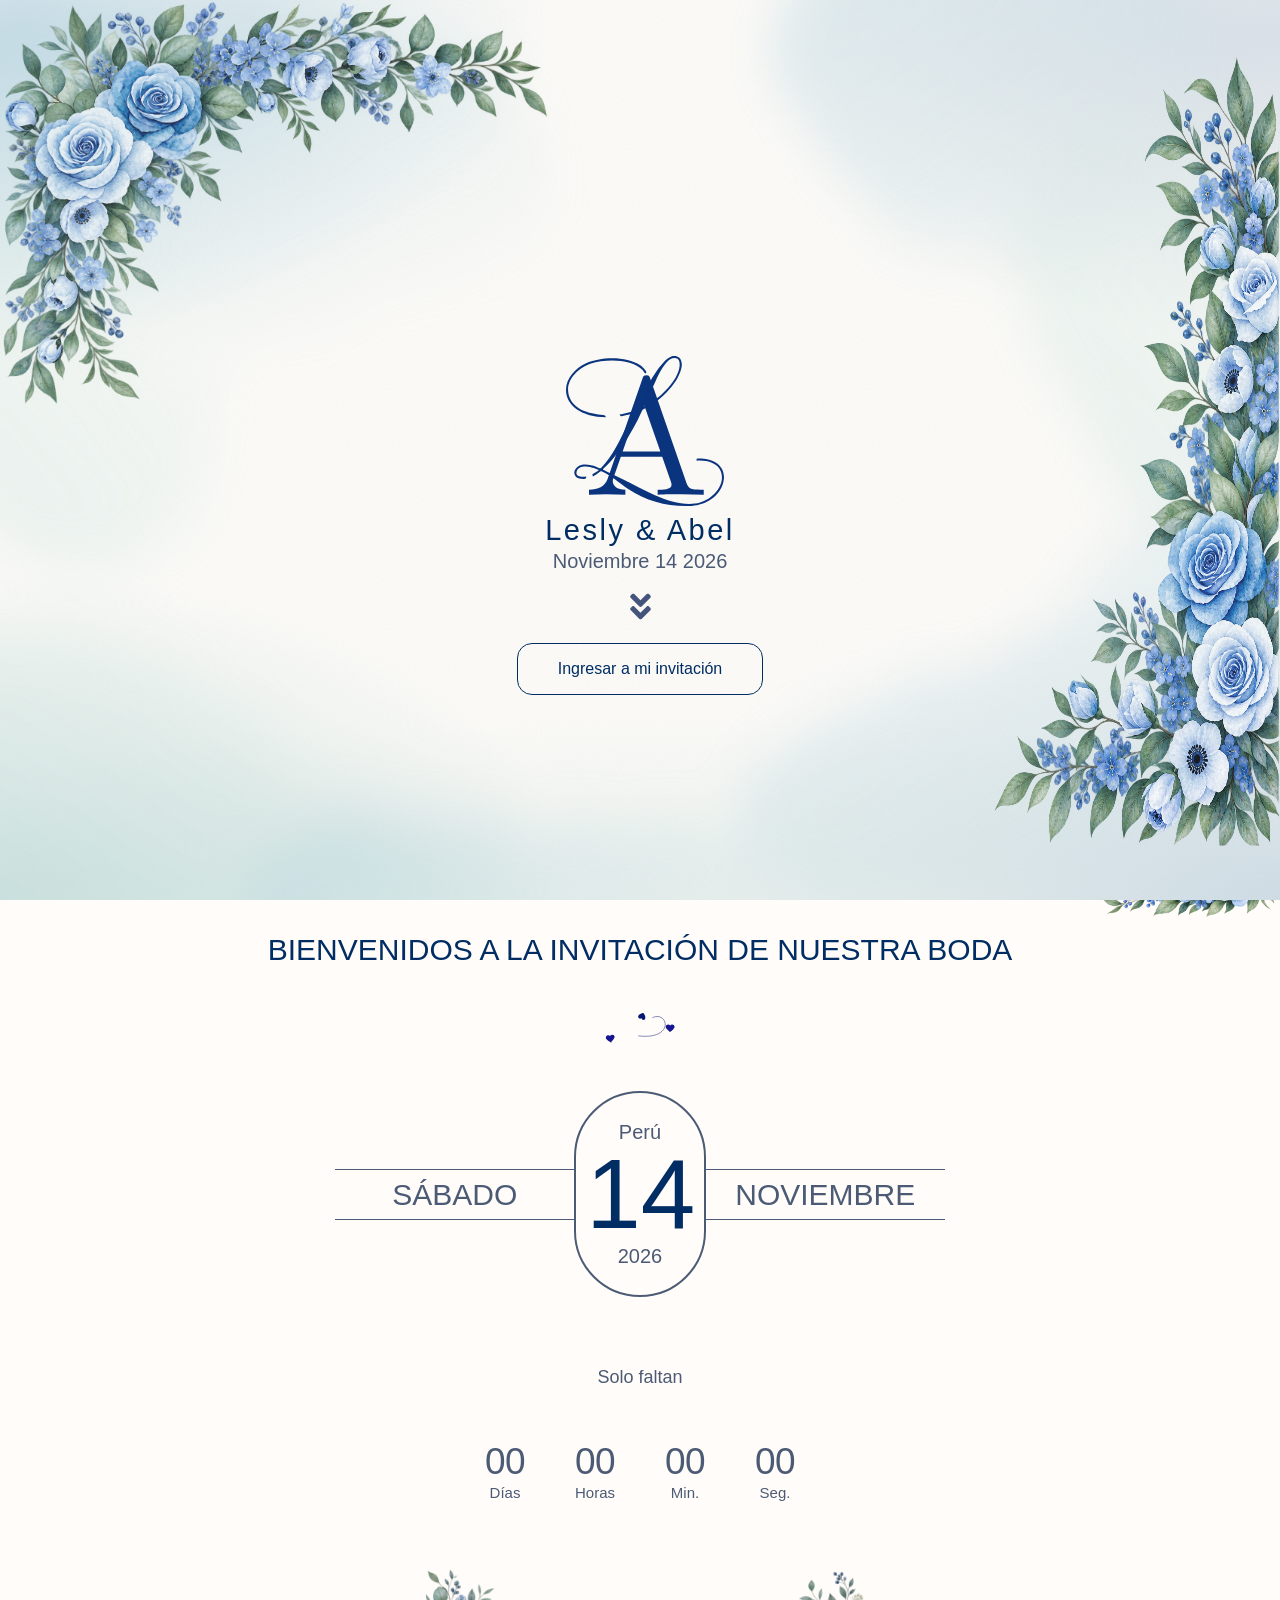
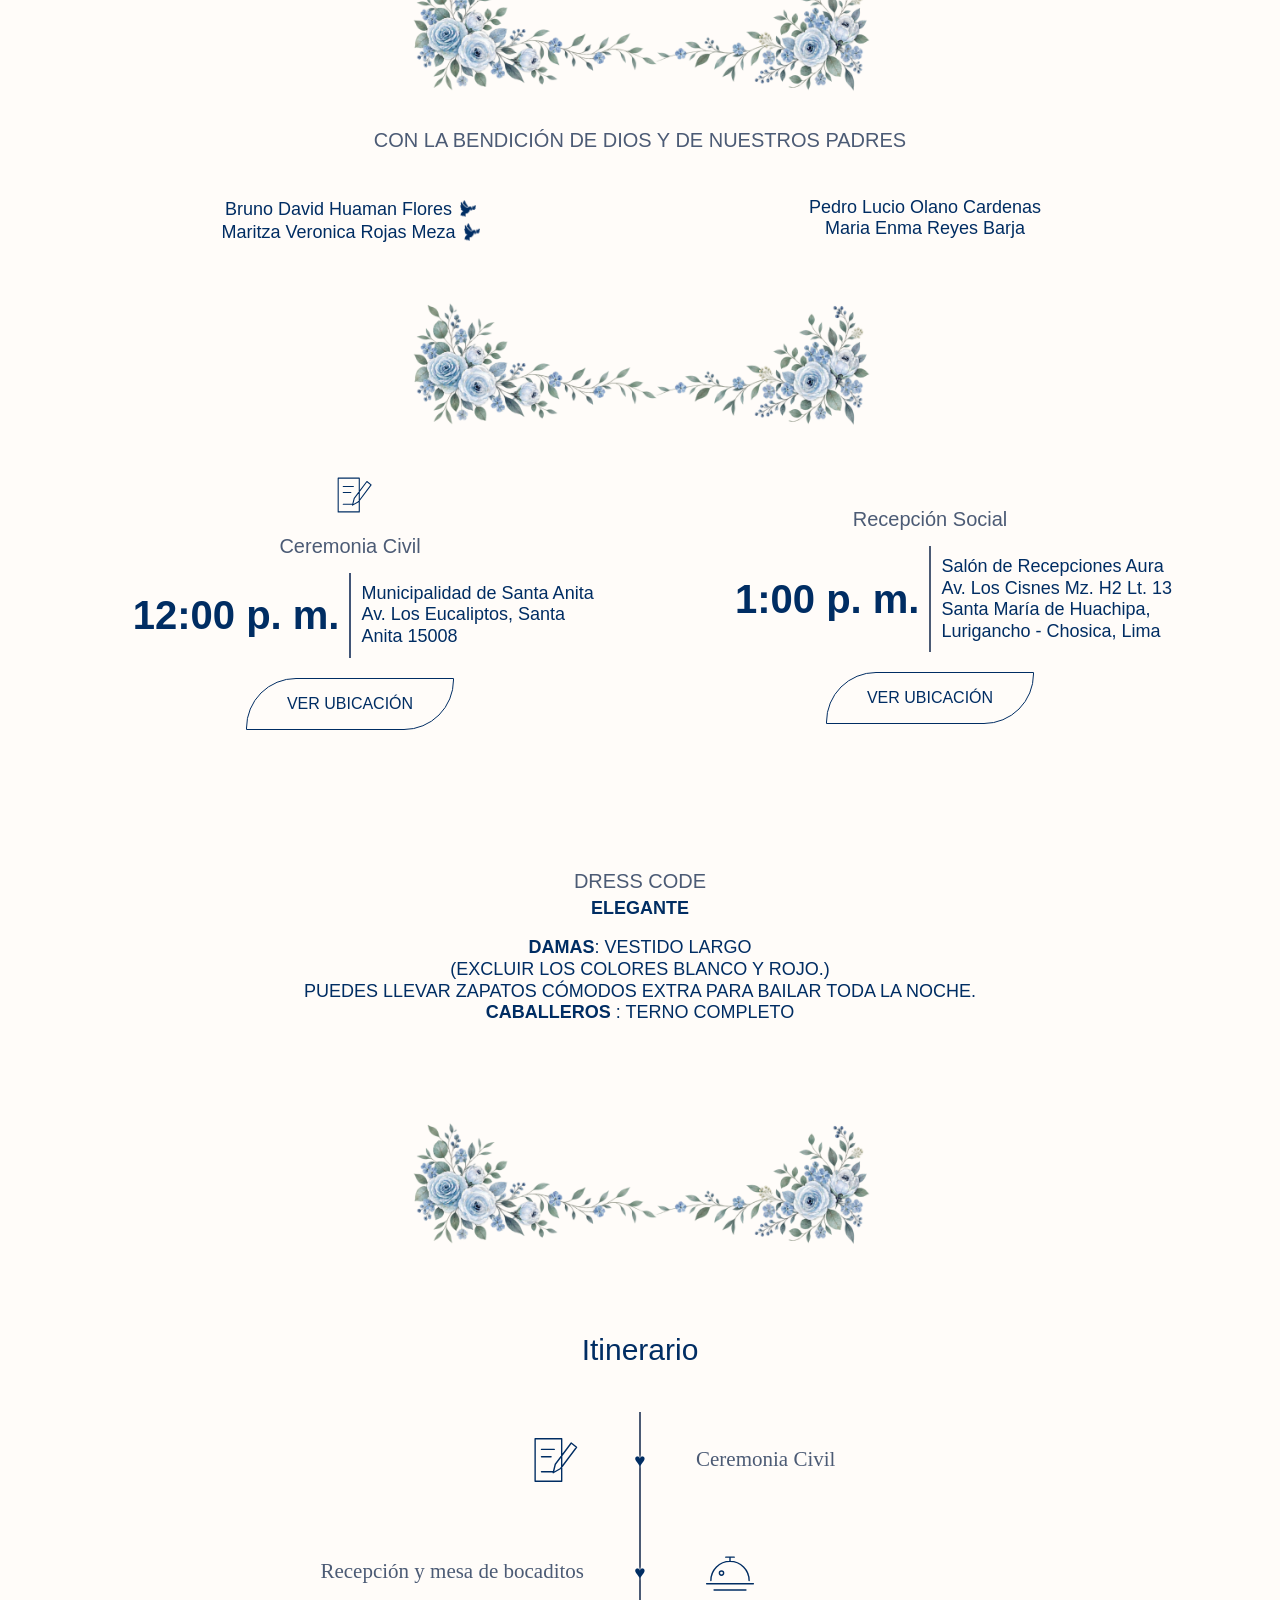
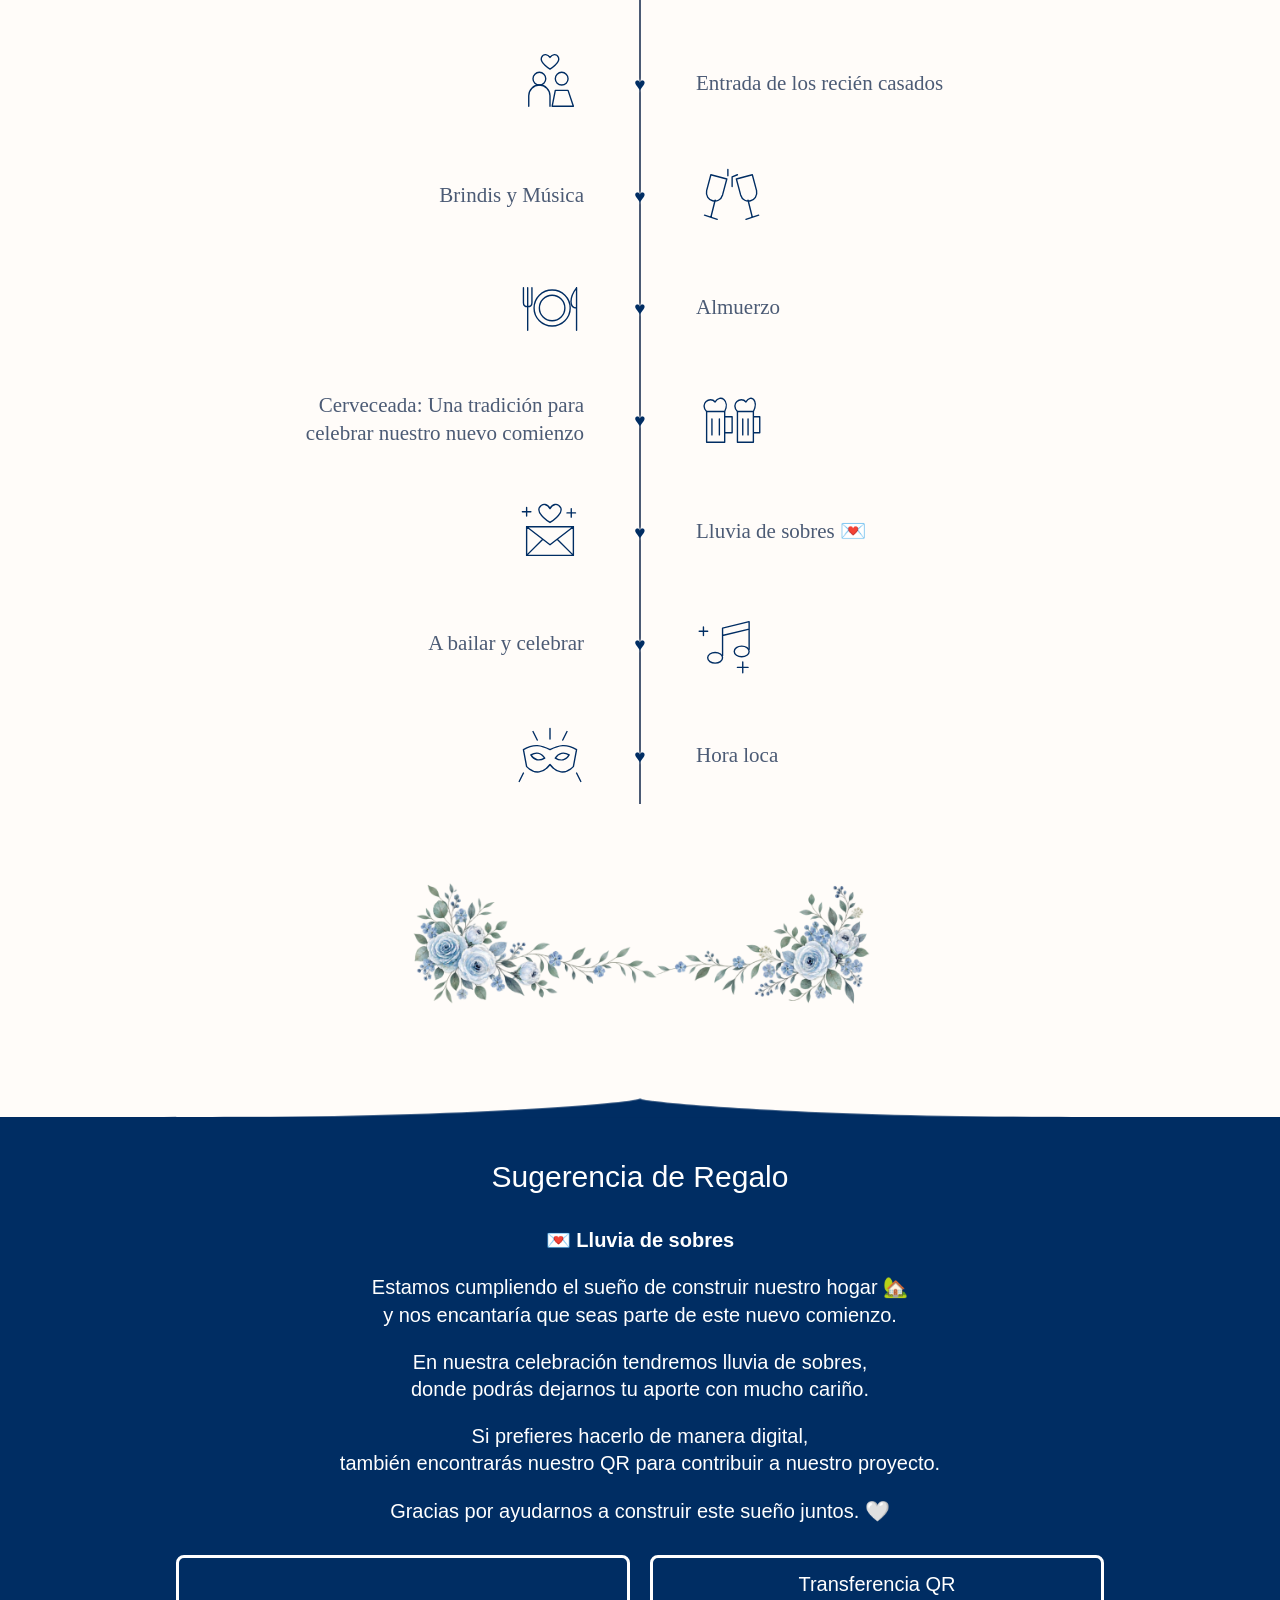
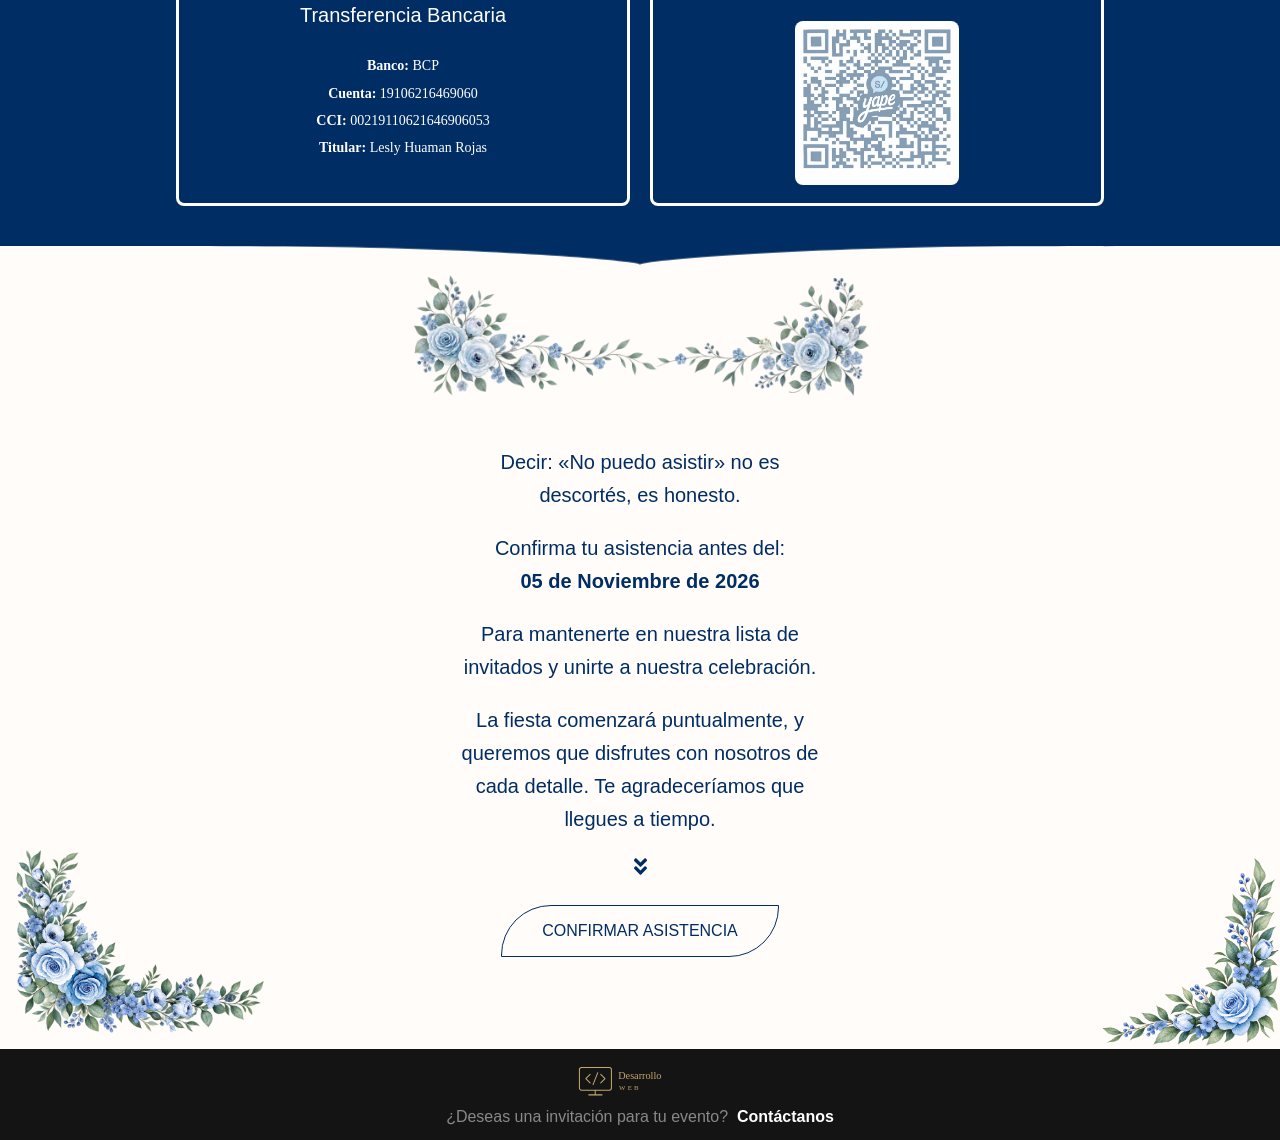
==== commit 2bf87fc3: "Actualizar itinerario a Almuerzo y ajuste responsivo en adaptacion.css" ====
--- a/invitacionboda/index.html
+++ b/invitacionboda/index.html
@@ -20,7 +20,7 @@
       href="css/siteground-optimizer-combined-css-f6c0a619aeb44335985e71c742c99889.css"
     />
     <link rel="stylesheet" href="css/modelo-original.css" />
-    <link rel="stylesheet" href="css/adaptacion.css?v=20261016-8" />
+    <link rel="stylesheet" href="css/adaptacion.css?v=20261017-1" />
     <script src="js/lottie.min.js" defer></script>
     <script src="js/config.js" defer></script>
     <script src="js/invitacion.js" defer></script>
@@ -1530,7 +1530,7 @@
             </li>
             <li>
               <img src="assets/itinerario/cena.svg" width="76" height="76" alt="" loading="lazy" />
-              <p>Cena</p>
+              <p>Almuerzo</p>
             </li>
             <li>
               <img src="assets/itinerario/cerveza.svg" width="76" height="76" alt="" loading="lazy" />
--- a/invitacionboda/css/adaptacion.css
+++ b/invitacionboda/css/adaptacion.css
@@ -42,7 +42,7 @@
 }
 #contenedor-a-ocultar::before,#contenedor-a-ocultar .e-con::before{background-image:none!important}
 #contenedor-a-ocultar .e-con{background-image:none!important}
-@media(max-width:767px){#contenedor-a-ocultar{background-size:62vw auto,36vw 70vh!important}}
+@media(max-width:767px){#contenedor-a-ocultar{background-size:62vw auto,36vw auto!important}}
 
 #contenedor-a-ocultar>.elementor-motion-effects-container{display:none!important}
 
@@ -259,7 +259,7 @@
 }
 @media(max-width:767px){
   #contenedor-a-ocultar{
-    background-size:240px 240px,100% 100%,62vw auto,36vw 70vh,100% 100%,100% 100%,100% 100%,100% 100%,100% 100%!important;
+    background-size:240px 240px,100% 100%,62vw auto,36vw auto,100% 100%,100% 100%,100% 100%,100% 100%,100% 100%!important;
   }
   #invitacion-original .elementor-element-4d38058{
     background-image:
